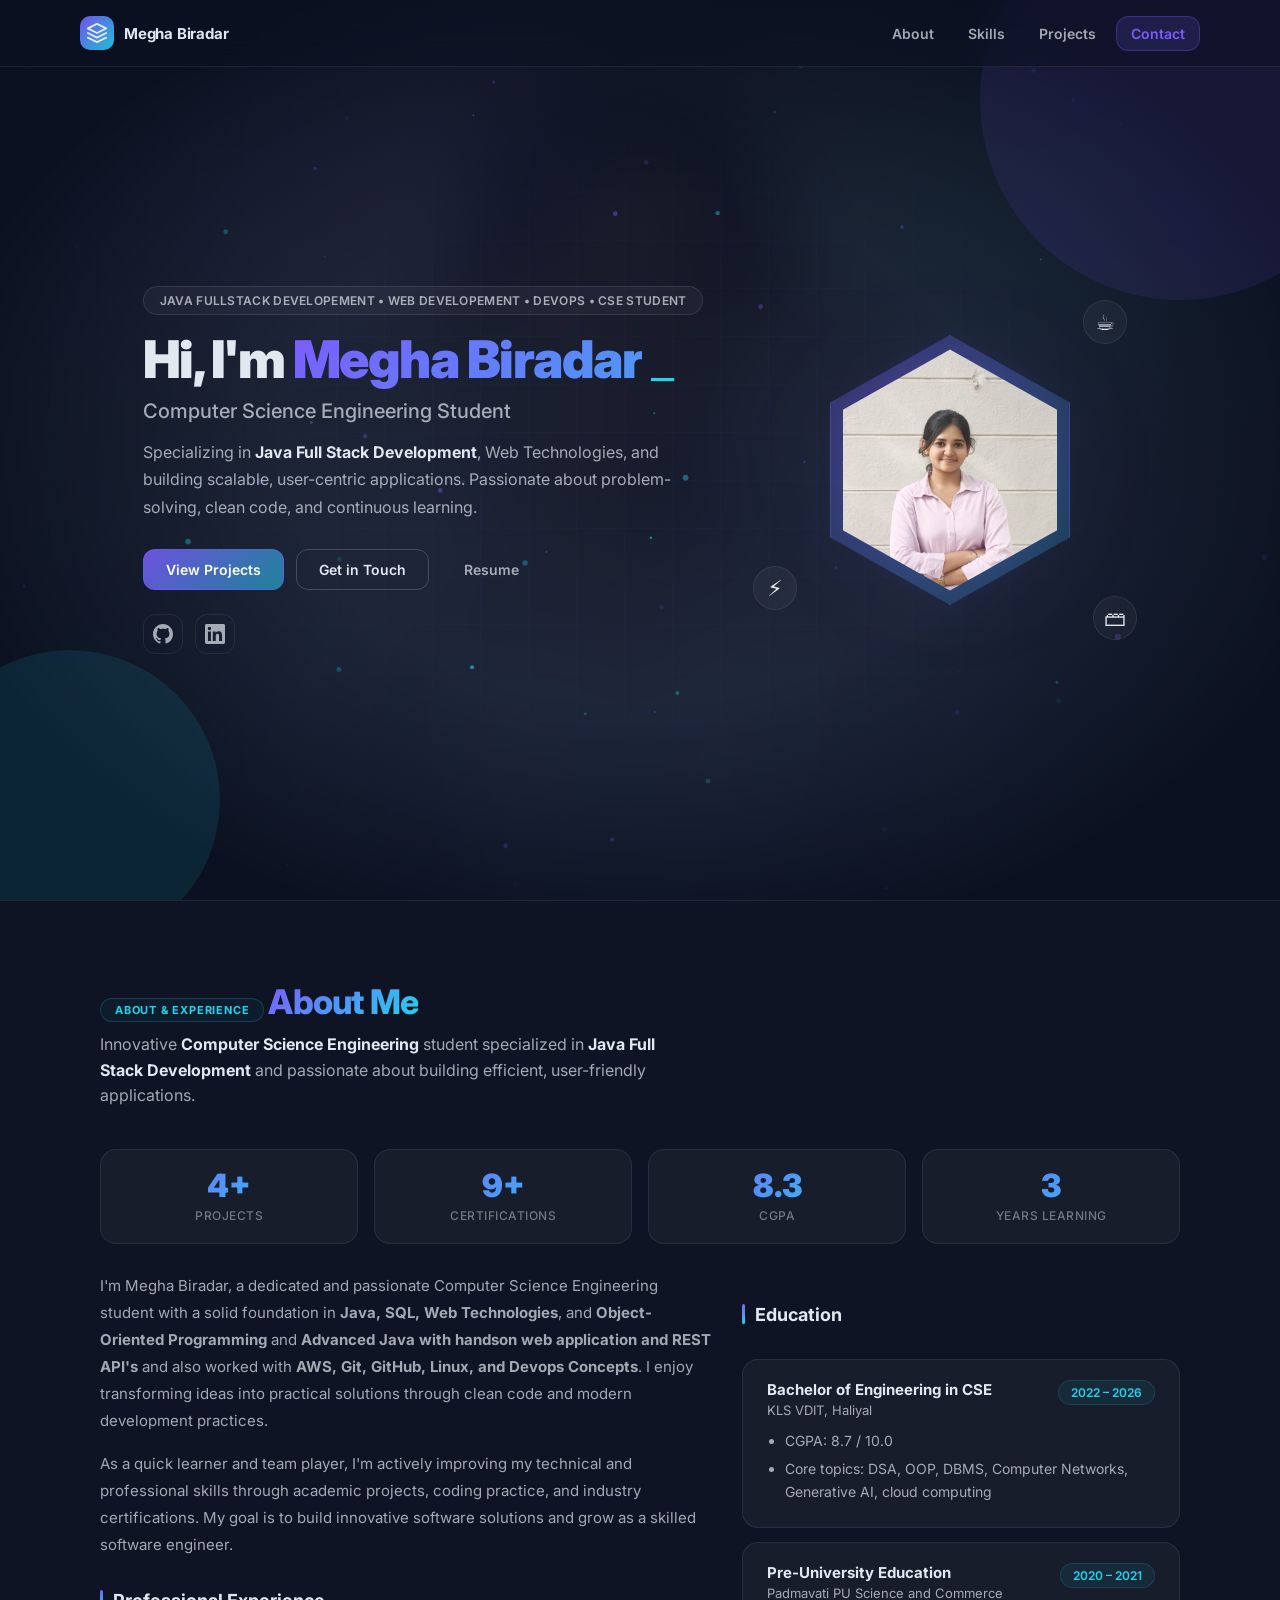
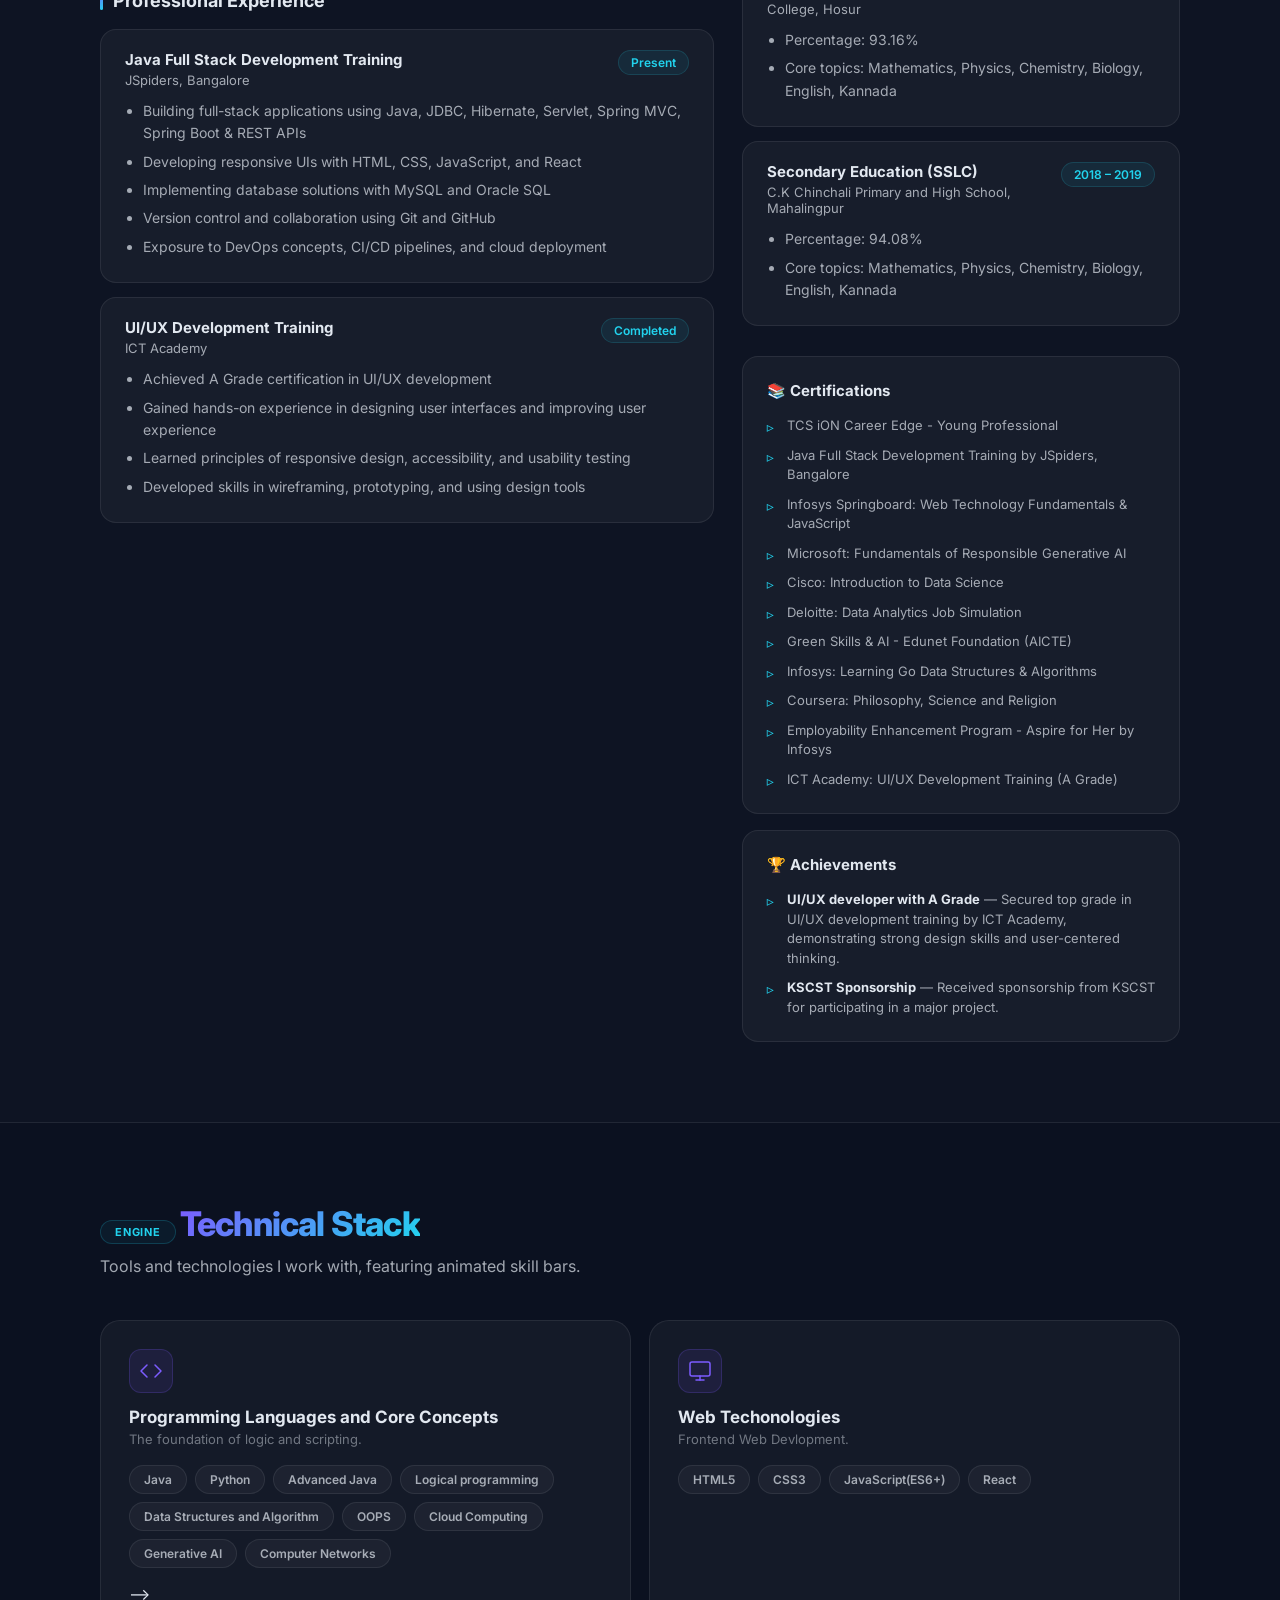
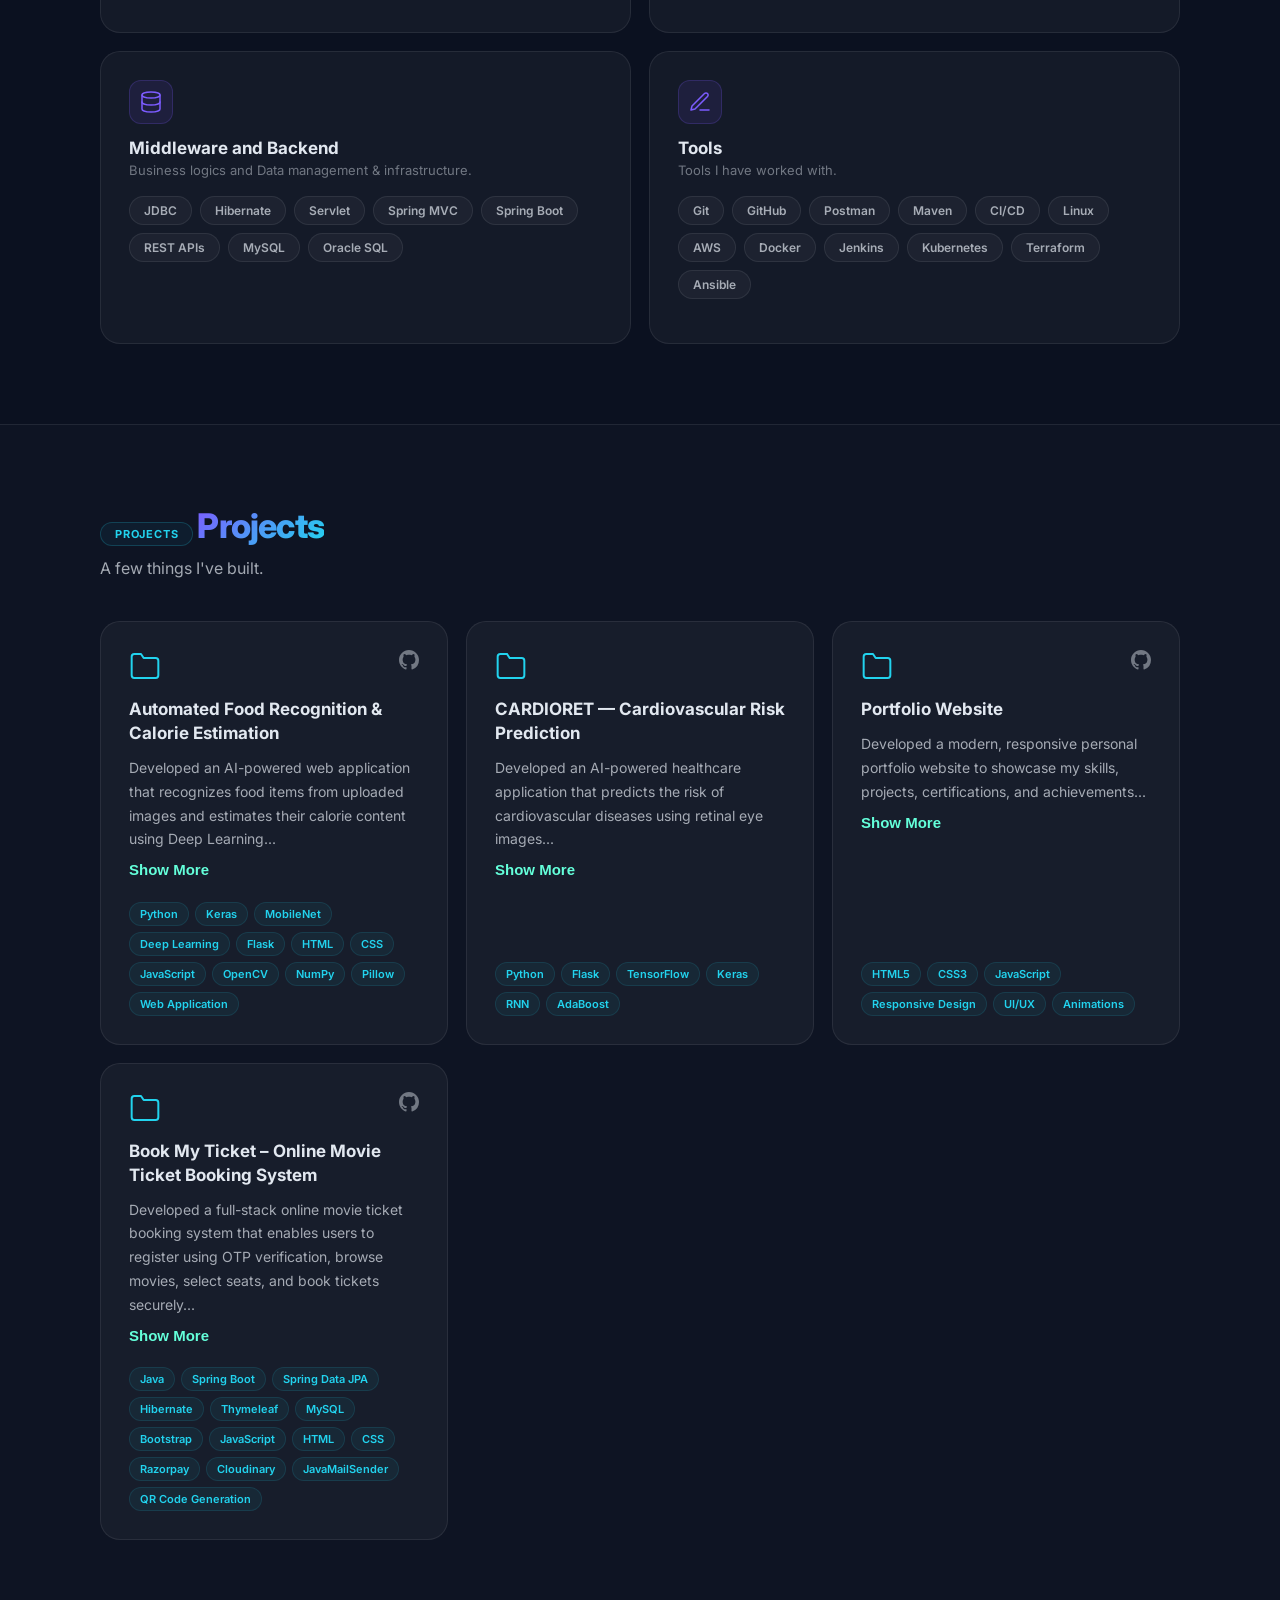
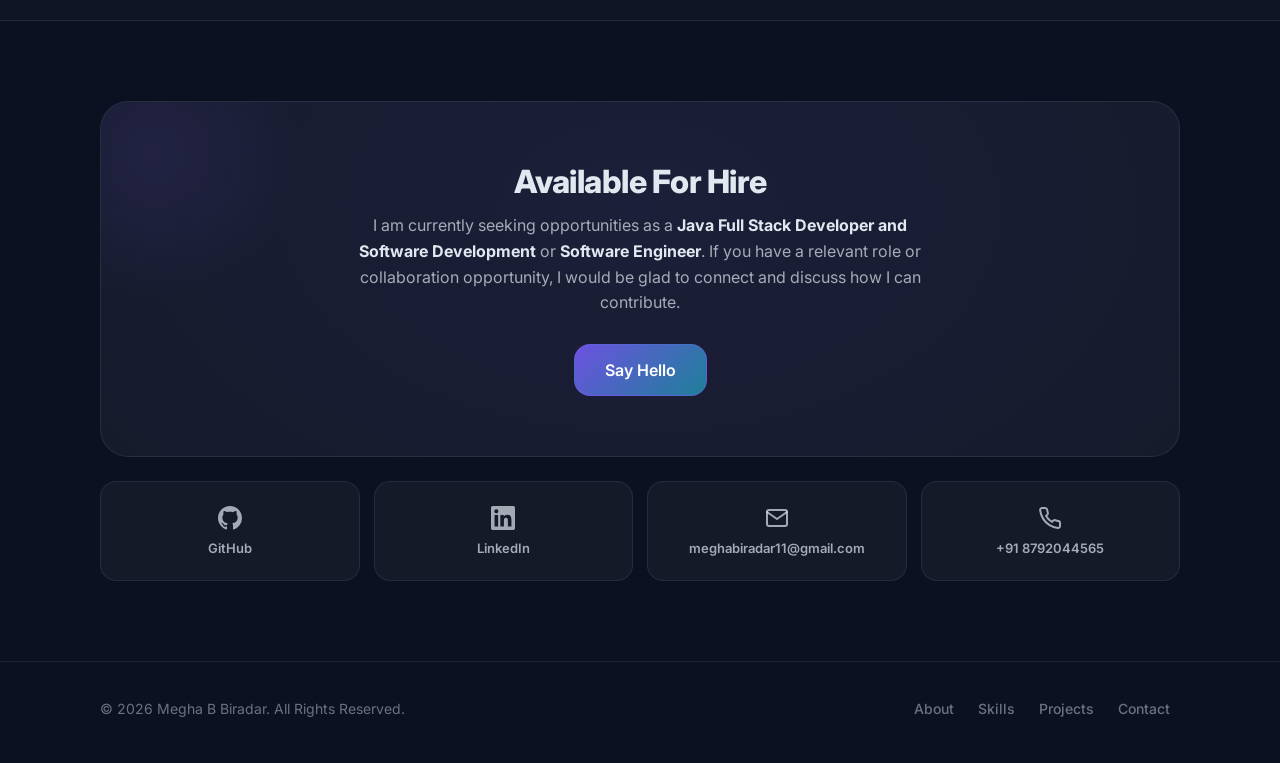
==== index.html @ 529bf517 "Initial portfolio" ====
<!doctype html>
<html lang="en">
<head>
  <meta charset="UTF-8" />
  <meta name="viewport" content="width=device-width, initial-scale=1.0" />
  <title>Megha Biradar | Java Fullstack Developer Portfolio</title>
  <meta name="description" content="Megha Biradar - Computer Science Engineering Student & Java Fullstack Developer Portfolio. Smart animations, interactive UI, and modern design." />
  <meta name="keywords" content="Megha Biradar, Java Fullstack Developer, Portfolio, Web Developer, CSE Student" />
  <meta name="author" content="Megha Biradar" />
  <meta property="og:title" content="Megha Biradar | Portfolio" />
  <meta property="og:description" content="Computer Science Engineering Student & Java Fullstack Developer" />
  <meta property="og:type" content="website" />
  <meta property="og:image" content="./assets/megha-profile.jpeg" />
  <link rel="stylesheet" href="./styles.css" />
  <link rel="preconnect" href="https://fonts.googleapis.com" />
  <link rel="preconnect" href="https://fonts.gstatic.com" crossorigin />
  <link href="https://fonts.googleapis.com/css2?family=Inter:wght@400;500;600;700;800;900&display=swap" rel="stylesheet" />
  <link rel="icon" href="data:image/svg+xml,<svg xmlns='http://www.w3.org/2000/svg' viewBox='0 0 32 32'><rect width='32' height='32' rx='8' fill='%237c5cff'/><text x='16' y='22' text-anchor='middle' fill='white' font-size='18' font-weight='bold' font-family='Inter'>M</text></svg>" />
</head>
<body>
  <!-- ============================== PRELOADER ============================== -->
  <div id="preloader" role="status" aria-label="Loading">
    <div class="preloader-logo" aria-hidden="true">M</div>
    <div class="preloader-bar"><div class="preloader-bar-fill"></div></div>
    <span style="color:var(--text-muted);font-size:13px;font-weight:500;">Loading...</span>
  </div>

  <!-- ============================== PHOTO BACKGROUND ============================== -->
  <div id="photo-bg" aria-hidden="true">
   
    <img src="./assets/megha-photo.jpeg" alt="" loading="eager" id="bg-photo-img" />
    <div class="photo-bg-overlay"></div>
  </div>

  <a class="skip-link" href="#main">Skip to content</a>

  <!-- ============================== HEADER ============================== -->
  <header class="site-header" role="banner">
    <div class="container header-inner">
      <a href="#" class="brand" aria-label="Home">
        <div class="brand-icon" aria-hidden="true">
          <svg width="22" height="22" viewBox="0 0 24 24" fill="none" stroke="currentColor" stroke-width="2" stroke-linecap="round" stroke-linejoin="round">
            <path d="M12 2L2 7l10 5 10-5-10-5zM2 17l10 5 10-5M2 12l10 5 10-5"/>
          </svg>
        </div>
        <span class="brand-name">Megha Biradar</span>
      </a>

      <nav class="nav" aria-label="Primary navigation">
        <button class="nav-toggle" aria-expanded="false" aria-controls="nav-menu" type="button" aria-label="Toggle menu">
          <svg width="20" height="20" viewBox="0 0 24 24" fill="none" stroke="currentColor" stroke-width="2" stroke-linecap="round">
            <line x1="3" y1="6" x2="21" y2="6"/><line x1="3" y1="12" x2="21" y2="12"/><line x1="3" y1="18" x2="21" y2="18"/>
          </svg>
        </button>
        <ul id="nav-menu" class="nav-menu" data-visible="false">
          <li><a href="#about">About</a></li>
          <li><a href="#skills">Skills</a></li>
          <li><a href="#projects">Projects</a></li>
          <li><a href="#contact" class="nav-cta">Contact</a></li>
        </ul>
      </nav>
    </div>
  </header>

  <!-- ============================== MAIN CONTENT ============================== -->
  <main id="main">

    <!-- ===== HERO SECTION ===== -->
    <section class="hero" aria-label="Intro">
      <!-- Floating background shapes -->
      <div class="floating-shape floating-shape-1" aria-hidden="true"></div>
      <div class="floating-shape floating-shape-2" aria-hidden="true"></div>
      <div class="hero-bg-grid" aria-hidden="true"></div>

      <div class="container hero-inner">
        <div class="hero-copy">
          <p class="eyebrow">Java Fullstack Developement &bull; Web Developement &bull;  DevOps &bull; CSE Student</p>

          <h1>
            Hi, I'm <span class="text-gradient">Megha Biradar</span>
            <span class="cursor-blink" aria-hidden="true">_</span>
          </h1>

          <p class="hero-subtitle">Computer Science Engineering Student</p>

          <p class="hero-desc">
            Specializing in <strong>Java Full Stack Development</strong>, Web Technologies, and building scalable, user-centric applications. Passionate about problem-solving, clean code, and continuous learning.
          </p>

          <div class="hero-actions">
            <a class="btn btn-primary" href="#projects">View Projects</a>
            <a class="btn btn-outline" href="mailto:meghabiradar11@gmail.com">Get in Touch</a>
            <a class="btn btn-ghost" href="https://drive.google.com/file/d/1BDsx2MrdZfuWrmnP3AfAp5nCWB6KjaSo/view?usp=drivesdk" target="_blank" rel="noopener noreferrer">Resume</a>
          </div>

          <div class="social-row hero-social">
            <a href="https://github.com/Megha11092018" target="_blank" rel="noopener noreferrer" aria-label="GitHub">
              <svg width="20" height="20" viewBox="0 0 24 24" fill="currentColor"><path d="M12 0C5.37 0 0 5.37 0 12c0 5.31 3.435 9.795 8.205 11.385.6.105.825-.255.825-.57 0-.285-.015-1.23-.015-2.235-3.015.555-3.795-.735-4.035-1.41-.135-.345-.72-1.41-1.23-1.695-.42-.225-1.02-.78-.015-.795.945-.015 1.62.87 1.845 1.23 1.08 1.815 2.805 1.305 3.495.99.105-.78.42-1.305.765-1.605-2.67-.3-5.46-1.335-5.46-5.925 0-1.305.465-2.385 1.23-3.225-.12-.3-.54-1.53.12-3.18 0 0 1.005-.315 3.3 1.23.96-.27 1.98-.405 3-.405s2.04.135 3 .405c2.295-1.56 3.3-1.23 3.3-1.23.66 1.65.24 2.88.12 3.18.765.84 1.23 1.905 1.23 3.225 0 4.605-2.805 5.625-5.475 5.925.435.375.81 1.095.81 2.22 0 1.605-.015 2.895-.015 3.3 0 .315.225.69.825.57A12.02 12.02 0 0024 12c0-6.63-5.37-12-12-12z"/></svg>
            </a>
            <a href="https://www.linkedin.com/in/megha-biradar-206734333" target="_blank" rel="noopener noreferrer" aria-label="LinkedIn">
              <svg width="20" height="20" viewBox="0 0 24 24" fill="currentColor"><path d="M20.447 20.452h-3.554v-5.569c0-1.328-.027-3.037-1.852-3.037-1.853 0-2.136 1.445-2.136 2.939v5.667H9.351V9h3.414v1.561h.046c.477-.9 1.637-1.85 3.37-1.85 3.601 0 4.267 2.37 4.267 5.455v6.286zM5.337 7.433a2.062 2.062 0 01-2.063-2.065 2.064 2.064 0 112.063 2.065zm1.782 13.019H3.555V9h3.564v11.452zM22.225 0H1.771C.792 0 0 .774 0 1.729v20.542C0 23.227.792 24 1.771 24h20.451C23.2 24 24 23.227 24 22.271V1.729C24 .774 23.2 0 22.222 0h.003z"/></svg>
            </a>
          </div>
        </div>

        <!-- PROFILE PHOTO (HEXAGON) -->
        <div class="hero-profile">
          <div class="profile-hex-wrapper">
            <div class="profile-hex-bg" aria-hidden="true"></div>
            <div class="profile-hex">
             
              <img src="./assets/megha-profile.jpeg" alt="Megha Biradar" id="profile-photo-img" />
            </div>
            <div class="profile-glow" aria-hidden="true"></div>
          </div>
          <!-- Floating tech icons around profile -->
          <div class="profile-tech-icons" aria-hidden="true">
            <span class="tech-icon" style="top:0;right:10px">&#9749;</span>
            <span class="tech-icon" style="bottom:30px;left:-10px">&#9889;</span>
            <span class="tech-icon" style="bottom:0;right:0">&#128451;</span>
          </div>
        </div>
      </div>
    </section>

    <!-- ===== ABOUT & EXPERIENCE SECTION ===== -->
    <section id="about" class="section section-alt">
      <div class="container">
        <div class="section-head">
          <div class="section-label">About & Experience</div>
          <h2>About Me</h2>
          <p class="section-desc">Innovative <strong>Computer Science Engineering</strong> student specialized in <strong>Java Full Stack Development</strong> and passionate about building efficient, user-friendly applications.</p>
        </div>

        <!-- Stats Row -->
        <div class="stats-row">
          <div class="stat-item reveal-scale reveal-delay-1">
            <div class="stat-number" data-target="5" data-suffix="+">0+</div>
            <div class="stat-label">Projects</div>
          </div>
          <div class="stat-item reveal-scale reveal-delay-2">
            <div class="stat-number" data-target="10" data-suffix="+">0+</div>
            <div class="stat-label">Certifications</div>
          </div>
          <div class="stat-item reveal-scale reveal-delay-3">
            <div class="stat-number" data-target="8.7">0</div>
            <div class="stat-label">CGPA</div>
          </div>
          <div class="stat-item reveal-scale reveal-delay-4">
            <div class="stat-number" data-target="4" data-suffix="">0</div>
            <div class="stat-label">Years Learning</div>
          </div>
        </div>

        <div class="about-grid">
          <div class="about-main">
            <p>
              I'm Megha Biradar, a dedicated and passionate Computer Science Engineering student with a solid foundation in
              <strong>Java, SQL, Web Technologies</strong>, and <strong>Object-Oriented Programming</strong> and <strong>Advanced Java with handson web application and REST API's</strong> and also worked with <strong>AWS, Git, GitHub, Linux, and Devops Concepts</strong>. I enjoy transforming
              ideas into practical solutions through clean code and modern development practices.
            </p>
            <p>
              As a quick learner and team player, I'm actively improving my technical and professional skills through academic
              projects, coding practice, and industry certifications. My goal is to build innovative software solutions and
              grow as a skilled software engineer.
            </p>

            <h3 class="subsection-title">Professional Experience</h3>

            <div class="exp-card reveal-left">
              <div class="exp-head">
                <div>
                  <div class="exp-title">Java Full Stack Development Training</div>
                  <div class="exp-org">JSpiders, Bangalore</div>
                </div>
                <span class="exp-date">Present</span>
              </div>
              <ul>
                <li>Building full-stack applications using Java, JDBC, Hibernate, Servlet, Spring MVC, Spring Boot & REST APIs</li>
                <li>Developing responsive UIs with HTML, CSS, JavaScript, and React</li>
                <li>Implementing database solutions with MySQL and Oracle SQL</li>
                <li>Version control and collaboration using Git and GitHub</li>
                <li>Exposure to DevOps concepts, CI/CD pipelines, and cloud deployment</li>
              </ul>
            </div>

            <div class="exp-card reveal-left">
              <div class="exp-head">
                <div>
                  <div class="exp-title">UI/UX Development Training</div>
                  <div class="exp-org">ICT Academy</div>
                </div>
                <span class="exp-date">Completed</span>
              </div>
              <ul>
                <li>Achieved A Grade certification in UI/UX development</li>
                <li>Gained hands-on experience in designing user interfaces and improving user experience</li>
                <li>Learned principles of responsive design, accessibility, and usability testing</li>
                <li>Developed skills in wireframing, prototyping, and using design tools</li>
              </ul>
            </div>
          </div>

          <div class="about-sidebar">
            <h3 class="subsection-title">Education</h3>

            <div class="education-grid">
              <div class="exp-card education-card reveal-right reveal-delay-1">
                <div class="exp-head">
                  <div>
                    <div class="exp-title">Bachelor of Engineering in CSE</div>
                    <div class="exp-org">KLS VDIT, Haliyal</div>
                  </div>
                  <span class="exp-date">2022 &ndash; 2026</span>
                </div>
                <ul>
                  <li>CGPA: 8.7 / 10.0</li>
                  <li>Core topics: DSA, OOP, DBMS, Computer Networks, Generative AI, cloud computing</li>
                </ul>
              </div>

              <div class="exp-card education-card reveal-right reveal-delay-2">
                <div class="exp-head">
                  <div>
                    <div class="exp-title">Pre-University Education</div>
                    <div class="exp-org">Padmavati PU Science and Commerce College, Hosur</div>
                  </div>
                  <span class="exp-date">2020 &ndash; 2021</span>
                </div>
                <ul>
                  <li>Percentage: 93.16%</li>
                  <li>Core topics: Mathematics, Physics, Chemistry, Biology, English, Kannada</li>
                </ul>
              </div>

              <div class="exp-card education-card reveal-right reveal-delay-3">
                <div class="exp-head">
                  <div>
                    <div class="exp-title">Secondary Education (SSLC)</div>
                    <div class="exp-org">C.K Chinchali Primary and High School, Mahalingpur</div>
                  </div>
                  <span class="exp-date">2018 &ndash; 2019</span>
                </div>
                <ul>
                  <li>Percentage: 94.08%</li>
                  <li>Core topics: Mathematics, Physics, Chemistry, Biology, English, Kannada</li>
                </ul>
              </div>
            </div>

            <div class="sidebar-card reveal-left reveal-delay-1">
              <h3>&#128218; Certifications</h3>
              <ul class="cert-list">
                <li>TCS iON Career Edge - Young Professional</li>
                <li>Java Full Stack Development Training by JSpiders, Bangalore</li>
                <li>Infosys Springboard: Web Technology Fundamentals & JavaScript</li>
                <li>Microsoft: Fundamentals of Responsible Generative AI</li>
                <li>Cisco: Introduction to Data Science</li>
                <li>Deloitte: Data Analytics Job Simulation</li>
                <li>Green Skills & AI - Edunet Foundation (AICTE)</li>
                <li>Infosys: Learning Go Data Structures & Algorithms</li>
                <li>Coursera: Philosophy, Science and Religion</li>
                <li>Employability Enhancement Program - Aspire for Her by Infosys</li>
                <li>ICT Academy: UI/UX Development Training (A Grade)</li>
                
              </ul>
            </div>

            <div class="sidebar-card reveal-left">
              <h3>&#127942; Achievements</h3>
              <ul class="cert-list">
                <li>
                  <strong>UI/UX developer with A Grade</strong> &mdash; Secured top grade in UI/UX development training by ICT Academy, demonstrating strong design skills and user-centered thinking.
                </li>
                <li>
                  <strong>KSCST Sponsorship</strong> &mdash; Received sponsorship from KSCST for participating in a major project.
                </li>
              </ul>
            </div>
          </div>
        </div>
      </div>
    </section>

    <!-- ===== SKILLS SECTION ===== -->
    <section id="skills" class="section">
      <div class="container">
        <div class="section-head">
          <div class="section-label">Engine</div>
          <h2>Technical Stack</h2>
          <p class="section-desc">Tools and technologies I work with, featuring animated skill bars.</p>
        </div>

        <div class="skills-grid">
          <!-- Languages -->
          <div class="skill-category reveal reveal-delay-1">
            <div class="skill-cat-icon">
              <svg width="24" height="24" viewBox="0 0 24 24" fill="none" stroke="currentColor" stroke-width="1.5" stroke-linecap="round" stroke-linejoin="round">
                <polyline points="16 18 22 12 16 6"/><polyline points="8 6 2 12 8 18"/>
              </svg>
            </div>
            <h3 class="skill-cat-title">Programming Languages and Core Concepts</h3>
            <p class="skill-cat-desc">The foundation of logic and scripting.</p>
            <div class="skill-tags">
              <span class="skill-tag"> Java</span>
              <span class="skill-tag"> Python</span>
              <span class="skill-tag"> Advanced Java</span>
              <span class="skill-tag"> Logical programming</span>
              <span class="skill-tag"> Data Structures and Algorithm</span>
              <span class="skill-tag">OOPS</span>
              <span class="skill-tag">Cloud Computing</span>
              <span class="skill-tag">Generative AI</span>
              <span class="skill-tag">Computer Networks</span>
            </div>
            <div class="skill-bar-group">
              <div class="skill-bar-item">
                <!-- <div class="skill-bar-label"><span>Java</span><span>90%</span></div>
                <div class="skill-bar-track"><div class="skill-bar-fill" data-width="90"></div></div> -->
              </div> 
              <div class="skill-bar-item"> 
                <!-- <div class="skill-bar-label"><span>JavaScript</span><span>80%</span></div>
                <div class="skill-bar-track"><div class="skill-bar-fill" data-width="80"></div></div> -->
              </div> -->
            </div>
          </div> 

          <!-- Web & Backend -->
          <div class="skill-category reveal reveal-delay-2">
            <div class="skill-cat-icon">
              <svg width="24" height="24" viewBox="0 0 24 24" fill="none" stroke="currentColor" stroke-width="1.5" stroke-linecap="round" stroke-linejoin="round">
                <rect x="2" y="3" width="20" height="14" rx="2" ry="2"/><line x1="8" y1="21" x2="16" y2="21"/><line x1="12" y1="17" x2="12" y2="21"/>
              </svg>
            </div>
            <h3 class="skill-cat-title">Web Techonologies </h3>
            <p class="skill-cat-desc">Frontend Web Devlopment.</p>
            <div class="skill-tags">
              <span class="skill-tag">HTML5</span>
              <span class="skill-tag">CSS3</span>
              <span class="skill-tag">JavaScript(ES6+)</span>
              <span class="skill-tag">React</span>
              <!-- <span class="skill-tag">JDBC</span>
              <span class="skill-tag">Hibernate</span>
              <span class="skill-tag">Servlet</span>
              <span class="skill-tag">Spring MVC</span>
              <span class="skill-tag">Spring Boot</span>
              <span class="skill-tag">REST APIs</span> -->
            </div>
            <div class="skill-bar-group">
              <div class="skill-bar-item">
                <!-- <div class="skill-bar-label"><span>Spring Boot</span><span>8%</span></div>
                <div class="skill-bar-track"><div class="skill-bar-fill" data-width="75"></div></div> -->
              </div>
              <div class="skill-bar-item">
                <!-- <div class="skill-bar-label"><span>React</span><span>75%</span></div>
                <div class="skill-bar-track"><div class="skill-bar-fill" data-width="65"></div></div> -->
              </div>
            </div>
          </div>

          <!-- Database & Tools -->
          <div class="skill-category reveal reveal-delay-3">
            <div class="skill-cat-icon">
              <svg width="24" height="24" viewBox="0 0 24 24" fill="none" stroke="currentColor" stroke-width="1.5" stroke-linecap="round" stroke-linejoin="round">
                <ellipse cx="12" cy="5" rx="9" ry="3"/><path d="M21 12c0 1.66-4 3-9 3s-9-1.34-9-3"/><path d="M3 5v14c0 1.66 4 3 9 3s9-1.34 9-3V5"/>
              </svg>
            </div>
            <h3 class="skill-cat-title">Middleware and Backend</h3>
            <p class="skill-cat-desc">Business logics and Data management & infrastructure.</p>
            <div class="skill-tags">
              <span class="skill-tag">JDBC</span>
              <span class="skill-tag">Hibernate</span>
              <span class="skill-tag">Servlet</span>
              <span class="skill-tag">Spring MVC</span>
              <span class="skill-tag">Spring Boot</span>
              <span class="skill-tag">REST APIs</span>
              <span class="skill-tag">MySQL</span>
              <span class="skill-tag">Oracle SQL</span>
              
              <!-- <span class="skill-tag">Git</span>
              <span class="skill-tag">GitHub</span>
              <span class="skill-tag">Postman</span> -->
            </div>
            <div class="skill-bar-group">
              <div class="skill-bar-item">
                <!-- <div class="skill-bar-label"><span>MySQL</span><span>85%</span></div>
                <div class="skill-bar-track"><div class="skill-bar-fill" data-width="85"></div></div> -->
              </div>
              <div class="skill-bar-item">
                <!-- <div class="skill-bar-label"><span>Git/GitHub</span><span>80%</span></div>
                <div class="skill-bar-track"><div class="skill-bar-fill" data-width="80"></div></div> -->
              </div>
            </div>
          </div>

          <!-- Design & Others -->
          <div class="skill-category reveal reveal-delay-4">
            <div class="skill-cat-icon">
              <svg width="24" height="24" viewBox="0 0 24 24" fill="none" stroke="currentColor" stroke-width="1.5" stroke-linecap="round" stroke-linejoin="round">
                <path d="M12 20h9"/><path d="M16.5 3.5a2.121 2.121 0 013 3L7 19l-4 1 1-4L16.5 3.5z"/>
              </svg>
            </div>
            <h3 class="skill-cat-title">Tools</h3>
            <p class="skill-cat-desc">Tools I have worked with.</p>
            <div class="skill-tags">
              <span class="skill-tag">Git</span>
              <span class="skill-tag">GitHub</span>
              <span class="skill-tag">Postman</span>
              <span class="skill-tag">Maven</span>
              <span class="skill-tag">CI/CD</span>
              <span class="skill-tag">Linux</span>
              <span class="skill-tag">AWS</span>
              <span class="skill-tag">Docker</span>
              <span class="skill-tag">Jenkins</span>
              <span class="skill-tag">Kubernetes</span>
              <span class="skill-tag">Terraform</span>
              <span class="skill-tag">Ansible</span>
            </div>
            <div class="skill-bar-group">
              <div class="skill-bar-item">
                <!-- <div class="skill-bar-label"><span>UI/UX</span><span>70%</span></div>
                <div class="skill-bar-track"><div class="skill-bar-fill" data-width="70"></div></div> -->
              </div>
              <div class="skill-bar-item">
                <!-- <div class="skill-bar-label"><span>DSA</span><span>75%</span></div>
                <div class="skill-bar-track"><div class="skill-bar-fill" data-width="75"></div></div> -->
              </div>
            </div>
          </div>
        </div>
      </div>
    </section>

    <!-- ===== PROJECTS SECTION ===== -->
    <section id="projects" class="section section-alt">
      <div class="container">
        <div class="section-head">
          <div class="section-label">Projects</div>
          <h2>Projects</h2>
          <p class="section-desc">A few things I've built.</p>
        </div>

        <div class="projects-grid">
         <article class="project-card reveal-scale reveal-delay-1">
    <div class="project-card-header">
        <div class="project-folder-icon">
            <svg width="32" height="32" viewBox="0 0 24 24" fill="none" stroke="currentColor" stroke-width="1.5" stroke-linecap="round" stroke-linejoin="round">
                <path d="M22 19a2 2 0 01-2 2H4a2 2 0 01-2-2V5a2 2 0 012-2h5l2 3h9a2 2 0 012 2z"/>
            </svg>
        </div>

        <div class="project-links">
            <a href="#" onclick="return false;" aria-label="GitHub repository">
                <svg width="20" height="20" viewBox="0 0 24 24" fill="currentColor">
                    <path d="M12 0C5.37 0 0 5.37 0 12c0 5.31 3.435 9.795 8.205 11.385.6.105.825-.255.825-.57 0-.285-.015-1.23-.015-2.235-3.015.555-3.795-.735-4.035-1.41-.135-.345-.72-1.41-1.23-1.695-.42-.225-1.02-.78-.015-.795.945-.015 1.62.87 1.845 1.23 1.08 1.815 2.805 1.305 3.495.99.105-.78.42-1.305.765-1.605-2.67-.3-5.46-1.335-5.46-5.925 0-1.305.465-2.385 1.23-3.225-.12-.3-.54-1.53.12-3.18 0 0 1.005-.315 3.3 1.23.96-.27 1.98-.405 3-.405s2.04.135 3 .405c2.295-1.56 3.3-1.23 3.3-1.23.66 1.65.24 2.88.12 3.18.765.84 1.23 1.905 1.23 3.225 0 4.605-2.805 5.625-5.475 5.925.435.375.81 1.095.81 2.22 0 1.605-.015 2.895-.015 3.3 0 .315.225.69.825.57A12.02 12.02 0 0024 12c0-6.63-5.37-12-12-12z"/>
                </svg>
            </a>
        </div>
    </div>

    <h3 class="project-title">
        Automated Food Recognition &amp; Calorie Estimation
    </h3>

    <div class="project-desc">

        <p>
            Developed an AI-powered web application that recognizes food items from uploaded images and estimates their calorie content using Deep Learning...
        </p>

        <div class="more-content" style="display:none;">

            <p>
                The system leverages the MobileNet architecture for fast and accurate image classification, enabling users to make informed dietary decisions. It provides an intuitive interface for image upload, food prediction, and calorie estimation, making it suitable for health and nutrition tracking.
            </p>

            <strong>Key Features:</strong>

            <ul>
                <li>🍽️ Food recognition from uploaded images</li>
                <li>🤖 Deep Learning-based image classification using MobileNet</li>
                <li>🔥 Automatic calorie estimation</li>
                <li>⚡ Fast and lightweight prediction model</li>
                <li>📷 Image upload and real-time prediction</li>
                <li>💻 User-friendly web application interface</li>
            </ul>

        </div>

        <button class="toggle-btn" onclick="toggleProject(this)">
            Show More
        </button>

    </div>

    <div class="project-tags">
        <span class="project-tag">Python</span>
        <span class="project-tag">Keras</span>
        <span class="project-tag">MobileNet</span>
        <span class="project-tag">Deep Learning</span>
        <span class="project-tag">Flask</span>
        <span class="project-tag">HTML</span>
        <span class="project-tag">CSS</span>
        <span class="project-tag">JavaScript</span>
        <span class="project-tag">OpenCV</span>
        <span class="project-tag">NumPy</span>
        <span class="project-tag">Pillow</span>
        <span class="project-tag">Web Application</span>
    </div>
</article>
          <article class="project-card reveal-scale reveal-delay-2">
    <div class="project-card-header">
        <div class="project-folder-icon">
            <svg width="32" height="32" viewBox="0 0 24 24" fill="none" stroke="currentColor" stroke-width="1.5">
                <path d="M22 19a2 2 0 01-2 2H4a2 2 0 01-2-2V5a2 2 0 012-2h5l2 3h9a2 2 0 012 2z"/>
            </svg>
        </div>
    </div>

    <h3 class="project-title">
        CARDIORET &mdash; Cardiovascular Risk Prediction
    </h3>

    <div class="project-desc">
        <p>
            Developed an AI-powered healthcare application that predicts the risk of cardiovascular diseases using retinal eye images...
        </p>

        <div class="more-content" style="display:none;">

            <p>
                The system combines Deep Learning with Recurrent Neural Networks (RNN) and AdaBoost to improve prediction accuracy. By analyzing retinal features, the application supports early cardiovascular risk assessment, helping enable timely diagnosis and preventive healthcare.
            </p>

            <strong>Key Features:</strong>

            <ul>
                <li>👁️ Retinal image-based cardiovascular risk prediction</li>
                <li>🧠 Deep Learning using RNN</li>
                <li>📈 AdaBoost ensemble learning</li>
                <li>⚡ Early heart disease detection</li>
                <li>📊 Interactive prediction dashboard</li>
                <li>💻 User-friendly web interface</li>
            </ul>

        </div>

        <button class="toggle-btn" onclick="toggleProject(this)">
            Show More
        </button>
    </div>

    <div class="project-tags">
        <span class="project-tag">Python</span>
        <span class="project-tag">Flask</span>
        <span class="project-tag">TensorFlow</span>
        <span class="project-tag">Keras</span>
        <span class="project-tag">RNN</span>
        <span class="project-tag">AdaBoost</span>
    </div>
</article>

<style>
.toggle-btn{
    background:none;
    border:none;
    color:#64ffda;
    cursor:pointer;
    font-weight:600;
    margin-top:10px;
    font-size:15px;
}

.toggle-btn:hover{
    color:#fff;
}

.project-desc ul{
    margin-top:10px;
    padding-left:20px;
}

.project-desc li{
    margin-bottom:6px;
}

.more-content{
    animation:fade .4s ease;
}

@keyframes fade{
    from{
        opacity:0;
        transform:translateY(-8px);
    }
    to{
        opacity:1;
        transform:translateY(0);
    }
}
</style>

<script>
function toggleProject(button){

    const content = button.previousElementSibling;

    if(content.style.display === "none"){

        content.style.display = "block";
        button.innerHTML = "Show Less";

    }else{

        content.style.display = "none";
        button.innerHTML = "Show More";

    }

}
</script>

          <article class="project-card reveal-scale reveal-delay-3">
    <div class="project-card-header">
        <div class="project-folder-icon">
            <svg width="32" height="32" viewBox="0 0 24 24" fill="none" stroke="currentColor" stroke-width="1.5" stroke-linecap="round" stroke-linejoin="round">
                <path d="M22 19a2 2 0 01-2 2H4a2 2 0 01-2-2V5a2 2 0 012-2h5l2 3h9a2 2 0 012 2z"/>
            </svg>
        </div>

        <div class="project-links">
            <a href="https://github.com/Megha11092018/MyPortfolio" target="_blank" rel="noopener noreferrer" aria-label="GitHub repository">
                <svg width="20" height="20" viewBox="0 0 24 24" fill="currentColor">
                    <path d="M12 0C5.37 0 0 5.37 0 12c0 5.31 3.435 9.795 8.205 11.385.6.105.825-.255.825-.57 0-.285-.015-1.23-.015-2.235-3.015.555-3.795-.735-4.035-1.41-.135-.345-.72-1.41-1.23-1.695-.42-.225-1.02-.78-.015-.795.945-.015 1.62.87 1.845 1.23 1.08 1.815 2.805 1.305 3.495.99.105-.78.42-1.305.765-1.605-2.67-.3-5.46-1.335-5.46-5.925 0-1.305.465-2.385 1.23-3.225-.12-.3-.54-1.53.12-3.18 0 0 1.005-.315 3.3 1.23.96-.27 1.98-.405 3-.405s2.04.135 3 .405c2.295-1.56 3.3-1.23 3.3-1.23.66 1.65.24 2.88.12 3.18.765.84 1.23 1.905 1.23 3.225 0 4.605-2.805 5.625-5.475 5.925.435.375.81 1.095.81 2.22 0 1.605-.015 2.895-.015 3.3 0 .315.225.69.825.57A12.02 12.02 0 0024 12c0-6.63-5.37-12-12-12z"/>
                </svg>
            </a>
        </div>
    </div>

    <h3 class="project-title">Portfolio Website</h3>

    <div class="project-desc">

        <p>
            Developed a modern, responsive personal portfolio website to showcase my skills, projects, certifications, and achievements...
        </p>

        <div class="more-content" style="display:none;">

            <p>
                The website features a clean dark-themed interface with smooth animations, interactive UI components, particle effects, and responsive layouts for desktop, tablet, and mobile devices. It includes sections for About Me, Skills, Projects, Education, Certifications, Contact, and social media profiles to create a professional online presence.
            </p>

            <strong>Key Features:</strong>

            <ul>
                <li>🌐 Fully responsive design</li>
                <li>🎨 Modern dark theme UI</li>
                <li>✨ Smooth scrolling and animations</li>
                <li>💼 Professional projects showcase</li>
                <li>📜 Skills, certifications, and education sections</li>
                <li>📧 Contact form and social media integration</li>
            </ul>

        </div>

        <button class="toggle-btn" onclick="toggleProject(this)">
            Show More
        </button>

    </div>

    <div class="project-tags">
        <span class="project-tag">HTML5</span>
        <span class="project-tag">CSS3</span>
        <span class="project-tag">JavaScript</span>
        <span class="project-tag">Responsive Design</span>
        <span class="project-tag">UI/UX</span>
        <span class="project-tag">Animations</span>
    </div>
</article>
           <article class="project-card reveal-scale reveal-delay-3">
    <div class="project-card-header">
        <div class="project-folder-icon">
            <svg width="32" height="32" viewBox="0 0 24 24" fill="none" stroke="currentColor" stroke-width="1.5" stroke-linecap="round" stroke-linejoin="round">
                <path d="M22 19a2 2 0 01-2 2H4a2 2 0 01-2-2V5a2 2 0 012-2h5l2 3h9a2 2 0 012 2z"/>
            </svg>
        </div>

        <div class="project-links">
            <a href="#" onclick="return false;" aria-label="GitHub repository">
                <svg width="20" height="20" viewBox="0 0 24 24" fill="currentColor">
                    <path d="M12 0C5.37 0 0 5.37 0 12c0 5.31 3.435 9.795 8.205 11.385.6.105.825-.255.825-.57 0-.285-.015-1.23-.015-2.235-3.015.555-3.795-.735-4.035-1.41-.135-.345-.72-1.41-1.23-1.695-.42-.225-1.02-.78-.015-.795.945-.015 1.62.87 1.845 1.23 1.08 1.815 2.805 1.305 3.495.99.105-.78.42-1.305.765-1.605-2.67-.3-5.46-1.335-5.46-5.925 0-1.305.465-2.385 1.23-3.225-.12-.3-.54-1.53.12-3.18 0 0 1.005-.315 3.3 1.23.96-.27 1.98-.405 3-.405s2.04.135 3 .405c2.295-1.56 3.3-1.23 3.3-1.23.66 1.65.24 2.88.12 3.18.765.84 1.23 1.905 1.23 3.225 0 4.605-2.805 5.625-5.475 5.925.435.375.81 1.095.81 2.22 0 1.605-.015 2.895-.015 3.3 0 .315.225.69.825.57A12.02 12.02 0 0024 12c0-6.63-5.37-12-12-12z"/>
                </svg>
            </a>
        </div>
    </div>

    <h3 class="project-title">
        Book My Ticket – Online Movie Ticket Booking System
    </h3>

    <div class="project-desc">

        <p>
            Developed a full-stack online movie ticket booking system that enables users to register using OTP verification, browse movies, select seats, and book tickets securely...
        </p>

        <div class="more-content" style="display:none;">

            <p>
                The application provides secure online payment integration, QR code-based e-ticket generation, email notifications, and an admin dashboard for managing movies, theaters, screens, show timings, bookings, and users. Third-party services such as Razorpay, Cloudinary, JavaMailSender, and QR Code generation were integrated to deliver a complete movie booking experience.
            </p>

            <strong>Key Features:</strong>

            <ul>
                <li>🎟️ OTP-based user registration and login</li>
                <li>🎬 Browse movies, theaters, and show timings</li>
                <li>💺 Real-time seat selection and ticket booking</li>
                <li>💳 Secure Razorpay payment integration</li>
                <li>📧 Email confirmation with QR code-based e-ticket</li>
                <li>☁️ Cloudinary integration for movie poster uploads</li>
                <li>👨‍💼 Admin dashboard for managing movies, theaters, screens, and users</li>
            </ul>

        </div>

        <button class="toggle-btn" onclick="toggleProject(this)">
            Show More
        </button>

    </div>

    <div class="project-tags">
        <span class="project-tag">Java</span>
        <span class="project-tag">Spring Boot</span>
        <span class="project-tag">Spring Data JPA</span>
        <span class="project-tag">Hibernate</span>
        <span class="project-tag">Thymeleaf</span>
        <span class="project-tag">MySQL</span>
        <span class="project-tag">Bootstrap</span>
        <span class="project-tag">JavaScript</span>
        <span class="project-tag">HTML</span>
        <span class="project-tag">CSS</span>
        <span class="project-tag">Razorpay</span>
        <span class="project-tag">Cloudinary</span>
        <span class="project-tag">JavaMailSender</span>
        <span class="project-tag">QR Code Generation</span>
    </div>
</article>


        </div>
      </div>
    </section>

    <!-- ===== CONTACT SECTION ===== -->
    <section id="contact" class="section">
      <div class="container">
        <div class="contact-cta reveal-scale">
          <div class="contact-cta-content">
            <h2>Available For Hire</h2>
            <p class="section-desc">I am currently seeking opportunities as a <strong>Java Full Stack Developer and Software Development</strong> or <strong>Software Engineer</strong>. If you have a relevant role or collaboration opportunity, I would be glad to connect and discuss how I can contribute.</p>
            <div class="contact-cta-actions">
              <a class="btn btn-primary btn-lg" href="mailto:meghabiradar11@gmail.com">Say Hello</a>
            </div>
          </div>
        </div>

        <div class="contact-links-row">
          <a href="https://github.com/Megha11092018" target="_blank" rel="noopener noreferrer" class="contact-link-card reveal reveal-delay-1">
            <svg width="24" height="24" viewBox="0 0 24 24" fill="currentColor"><path d="M12 0C5.37 0 0 5.37 0 12c0 5.31 3.435 9.795 8.205 11.385.6.105.825-.255.825-.57 0-.285-.015-1.23-.015-2.235-3.015.555-3.795-.735-4.035-1.41-.135-.345-.72-1.41-1.23-1.695-.42-.225-1.02-.78-.015-.795.945-.015 1.62.87 1.845 1.23 1.08 1.815 2.805 1.305 3.495.99.105-.78.42-1.305.765-1.605-2.67-.3-5.46-1.335-5.46-5.925 0-1.305.465-2.385 1.23-3.225-.12-.3-.54-1.53.12-3.18 0 0 1.005-.315 3.3 1.23.96-.27 1.98-.405 3-.405s2.04.135 3 .405c2.295-1.56 3.3-1.23 3.3-1.23.66 1.65.24 2.88.12 3.18.765.84 1.23 1.905 1.23 3.225 0 4.605-2.805 5.625-5.475 5.925.435.375.81 1.095.81 2.22 0 1.605-.015 2.895-.015 3.3 0 .315.225.69.825.57A12.02 12.02 0 0024 12c0-6.63-5.37-12-12-12z"/></svg>
            <span>GitHub</span>
          </a>
          <a href="https://www.linkedin.com/in/megha-biradar-206734333" target="_blank" rel="noopener noreferrer" class="contact-link-card reveal reveal-delay-2">
            <svg width="24" height="24" viewBox="0 0 24 24" fill="currentColor"><path d="M20.447 20.452h-3.554v-5.569c0-1.328-.027-3.037-1.852-3.037-1.853 0-2.136 1.445-2.136 2.939v5.667H9.351V9h3.414v1.561h.046c.477-.9 1.637-1.85 3.37-1.85 3.601 0 4.267 2.37 4.267 5.455v6.286zM5.337 7.433a2.062 2.062 0 01-2.063-2.065 2.064 2.064 0 112.063 2.065zm1.782 13.019H3.555V9h3.564v11.452zM22.225 0H1.771C.792 0 0 .774 0 1.729v20.542C0 23.227.792 24 1.771 24h20.451C23.2 24 24 23.227 24 22.271V1.729C24 .774 23.2 0 22.222 0h.003z"/></svg>
            <span>LinkedIn</span>
          </a>
          <a href="mailto:meghabiradar11@gmail.com" class="contact-link-card reveal reveal-delay-3">
            <svg width="24" height="24" viewBox="0 0 24 24" fill="none" stroke="currentColor" stroke-width="2" stroke-linecap="round" stroke-linejoin="round">
              <path d="M4 4h16c1.1 0 2 .9 2 2v12c0 1.1-.9 2-2 2H4c-1.1 0-2-.9-2-2V6c0-1.1.9-2 2-2z"/><polyline points="22,6 12,13 2,6"/>
            </svg>
            <span>meghabiradar11@gmail.com</span>
          </a>
          <a href="tel:+917975094214" class="contact-link-card reveal reveal-delay-4">
            <svg width="24" height="24" viewBox="0 0 24 24" fill="none" stroke="currentColor" stroke-width="2" stroke-linecap="round" stroke-linejoin="round">
              <path d="M22 16.92v3a2 2 0 01-2.18 2 19.79 19.79 0 01-8.63-3.07 19.5 19.5 0 01-6-6 19.79 19.79 0 01-3.07-8.67A2 2 0 014.11 2h3a2 2 0 012 1.72c.127.96.362 1.903.7 2.81a2 2 0 01-.45 2.11L8.09 9.91a16 16 0 006 6l1.27-1.27a2 2 0 012.11-.45c.907.338 1.85.573 2.81.7A2 2 0 0122 16.92z"/>
            </svg>
            <span>+91 8792044565</span>
          </a>
        </div>
      </div>
    </section>

  </main>

  <!-- ============================== FOOTER ============================== -->
  <footer class="site-footer" role="contentinfo">
    <div class="container footer-inner">
      <p>&copy; <span id="year"></span> Megha B Biradar. All Rights Reserved.</p>
      <div class="footer-links">
        <a href="#about">About</a>
        <a href="#skills">Skills</a>
        <a href="#projects">Projects</a>
        <a href="#contact">Contact</a>
      </div>
    </div>
  </footer>

  <script defer src="./script.js"></script>
</body>
</html>
---- styles.css ----
/* ============================================================
   MEGHA BIRADAR — Portfolio Styles v2.0
   Smart Animations, Transitions & Effects
   ============================================================ */

/* ===================== ROOT VARIABLES ===================== */
:root {
  --bg-primary: #0b1120;
  --bg-secondary: #0f1a31;
  --bg-card: rgba(255, 255, 255, 0.04);
  --bg-card-hover: rgba(255, 255, 255, 0.08);
  --text-primary: #e2e8f0;
  --text-secondary: rgba(226, 232, 240, 0.7);
  --text-muted: rgba(226, 232, 240, 0.45);
  --brand-purple: #7c5cff;
  --brand-cyan: #22d3ee;
  --brand-green: #34d399;
  --brand-pink: #f472b6;
  --brand-gradient: linear-gradient(135deg, #7c5cff, #22d3ee);
  --brand-gradient-alt: linear-gradient(135deg, #f472b6, #7c5cff);
  --border-color: rgba(255, 255, 255, 0.08);
  --border-hover: rgba(255, 255, 255, 0.18);
  --shadow-card: 0 8px 32px rgba(0, 0, 0, 0.4);
  --shadow-glow: 0 0 40px rgba(124, 92, 255, 0.2);
  --radius-sm: 8px;
  --radius-md: 12px;
  --radius-lg: 16px;
  --radius-xl: 20px;
  --radius-2xl: 28px;
  --font: 'Inter', system-ui, -apple-system, sans-serif;
  --transition-fast: 0.2s ease;
  --transition-base: 0.35s cubic-bezier(0.4, 0, 0.2, 1);
  --transition-slow: 0.6s cubic-bezier(0.4, 0, 0.2, 1);
  --transition-spring: 0.5s cubic-bezier(0.175, 0.885, 0.32, 1.275);
}

/* ===================== RESET & BASE ===================== */
*, *::before, *::after { box-sizing: border-box; margin: 0; padding: 0; }

html {
  scroll-behavior: smooth;
  scroll-padding-top: 80px;
}
@media (prefers-reduced-motion: reduce) {
  html { scroll-behavior: auto; }
  *, *::before, *::after {
    animation-duration: 0.01ms !important;
    animation-iteration-count: 1 !important;
    transition-duration: 0.01ms !important;
  }
}

body {
  font-family: var(--font);
  color: var(--text-primary);
  background: var(--bg-primary);
  background-image:
    radial-gradient(1000px 700px at 10% 0%, rgba(124, 92, 255, 0.12), transparent 60%),
    radial-gradient(800px 600px at 90% 15%, rgba(34, 211, 238, 0.08), transparent 55%),
    linear-gradient(180deg, var(--bg-primary), var(--bg-secondary) 100%, var(--bg-primary));
  background-attachment: fixed;
  -webkit-font-smoothing: antialiased;
  -moz-osx-font-smoothing: grayscale;
  overflow-x: hidden;
  min-height: 100vh;
}

.skip-link {
  position: absolute;
  left: -999px;
  top: auto;
  width: 1px;
  height: 1px;
  overflow: hidden;
}
.skip-link:focus {
  left: 16px;
  top: 16px;
  width: auto;
  height: auto;
  padding: 10px 16px;
  border-radius: var(--radius-md);
  background: rgba(0, 0, 0, 0.8);
  border: 1px solid var(--border-color);
  z-index: 9999;
  color: var(--text-primary);
}

::selection { background: rgba(124, 92, 255, 0.4); color: white; }

::-webkit-scrollbar { width: 6px; }
::-webkit-scrollbar-track { background: var(--bg-primary); }
::-webkit-scrollbar-thumb {
  background: linear-gradient(180deg, var(--brand-purple), var(--brand-cyan));
  border-radius: 3px;
}
::-webkit-scrollbar-thumb:hover { opacity: 0.8; }

/* ===================== SCROLL PROGRESS BAR ===================== */
#scroll-progress {
  position: fixed;
  top: 0;
  left: 0;
  height: 3px;
  background: var(--brand-gradient);
  width: 0%;
  z-index: 9999;
  transition: width 0.1s linear;
  box-shadow: 0 0 12px rgba(124, 92, 255, 0.5);
}

/* ===================== CUSTOM CURSOR ===================== */
#cursor-glow {
  position: fixed;
  width: 300px;
  height: 300px;
  border-radius: 50%;
  background: radial-gradient(circle, rgba(124, 92, 255, 0.08), transparent 70%);
  pointer-events: none;
  z-index: 9998;
  transform: translate(-50%, -50%);
  transition: transform 0.15s ease-out, opacity 0.3s ease;
  will-change: transform;
}

/* ===================== UTILITY ===================== */
.container { max-width: 1120px; margin: 0 auto; padding: 0 20px; }

/* ===================== PRELOADER ===================== */
#preloader {
  position: fixed;
  inset: 0;
  z-index: 99999;
  background: var(--bg-primary);
  display: flex;
  align-items: center;
  justify-content: center;
  flex-direction: column;
  gap: 24px;
  transition: opacity 0.6s ease, visibility 0.6s ease;
}
#preloader.hidden {
  opacity: 0;
  visibility: hidden;
  pointer-events: none;
}
.preloader-logo {
  width: 60px;
  height: 60px;
  border-radius: 16px;
  background: var(--brand-gradient);
  display: grid;
  place-items: center;
  font-size: 28px;
  font-weight: 900;
  color: white;
  animation: preloaderPulse 1s ease-in-out infinite;
}
@keyframes preloaderPulse {
  0%, 100% { transform: scale(1); box-shadow: 0 0 0 0 rgba(124, 92, 255, 0.4); }
  50% { transform: scale(1.05); box-shadow: 0 0 0 20px rgba(124, 92, 255, 0); }
}
.preloader-bar {
  width: 200px;
  height: 3px;
  background: var(--bg-card);
  border-radius: 2px;
  overflow: hidden;
}
.preloader-bar-fill {
  height: 100%;
  width: 0%;
  background: var(--brand-gradient);
  border-radius: 2px;
  animation: preloaderFill 1.2s ease-in-out forwards;
}
@keyframes preloaderFill {
  0% { width: 0%; }
  100% { width: 100%; }
}

/* ===================== BACK TO TOP ===================== */
#back-to-top {
  position: fixed;
  bottom: 30px;
  right: 30px;
  width: 44px;
  height: 44px;
  border-radius: 50%;
  background: var(--bg-card);
  border: 1px solid var(--border-color);
  color: var(--text-secondary);
  display: grid;
  place-items: center;
  cursor: pointer;
  z-index: 9990;
  opacity: 0;
  visibility: hidden;
  transform: translateY(20px);
  transition: all 0.35s cubic-bezier(0.4, 0, 0.2, 1);
  backdrop-filter: blur(12px);
}
#back-to-top.visible {
  opacity: 1;
  visibility: visible;
  transform: translateY(0);
}
#back-to-top:hover {
  background: var(--brand-purple);
  border-color: var(--brand-purple);
  color: white;
  transform: translateY(-3px);
  box-shadow: 0 4px 20px rgba(124, 92, 255, 0.3);
}

/* ===================== HEADER ===================== */
.site-header {
  position: fixed;
  top: 0;
  left: 0;
  right: 0;
  z-index: 1000;
  backdrop-filter: blur(20px);
  -webkit-backdrop-filter: blur(20px);
  background: rgba(11, 17, 32, 0.5);
  border-bottom: 1px solid var(--border-color);
  transition: all var(--transition-base);
}
.site-header.scrolled {
  background: rgba(11, 17, 32, 0.85);
  box-shadow: 0 4px 30px rgba(0, 0, 0, 0.3);
}

.header-inner {
  display: flex;
  align-items: center;
  justify-content: space-between;
  padding: 16px 0;
  transition: padding var(--transition-base);
}
.site-header.scrolled .header-inner { padding: 10px 0; }

.brand {
  display: flex;
  align-items: center;
  gap: 10px;
  font-weight: 700;
  font-size: 15px;
  letter-spacing: -0.2px;
  text-decoration: none;
  color: var(--text-primary);
}

.brand-icon {
  width: 34px;
  height: 34px;
  border-radius: 10px;
  display: grid;
  place-items: center;
  background: var(--brand-gradient);
  color: white;
  opacity: 0.9;
  transition: transform var(--transition-spring);
}
.brand:hover .brand-icon { transform: rotate(-8deg) scale(1.05); }

/* Navigation */
.nav { display: flex; align-items: center; }

.nav-toggle {
  display: none;
  background: var(--bg-card);
  border: 1px solid var(--border-color);
  border-radius: var(--radius-md);
  padding: 10px 12px;
  color: var(--text-primary);
  cursor: pointer;
  line-height: 0;
  transition: all var(--transition-fast);
}
.nav-toggle:hover { background: var(--bg-card-hover); border-color: var(--border-hover); }
.nav-toggle.active { border-color: var(--brand-purple); }

.nav-menu {
  list-style: none;
  display: flex;
  gap: 6px;
  margin: 0;
  padding: 0;
  align-items: center;
}

.nav-menu a {
  color: var(--text-secondary);
  text-decoration: none;
  font-weight: 600;
  font-size: 14px;
  padding: 8px 14px;
  border-radius: var(--radius-md);
  transition: all var(--transition-fast);
  position: relative;
}
.nav-menu a::after {
  content: '';
  position: absolute;
  bottom: 4px;
  left: 50%;
  width: 0;
  height: 2px;
  background: var(--brand-gradient);
  border-radius: 1px;
  transition: all var(--transition-base);
  transform: translateX(-50%);
}
.nav-menu a:hover::after,
.nav-menu a.active::after { width: 60%; }
.nav-menu a:hover { background: var(--bg-card); color: var(--text-primary); }
.nav-menu a.active { color: var(--brand-purple) !important; }

.nav-cta {
  background: rgba(124, 92, 255, 0.15) !important;
  border: 1px solid rgba(124, 92, 255, 0.3) !important;
  color: var(--brand-purple) !important;
}
.nav-cta::after { display: none !important; }
.nav-cta:hover {
  background: rgba(124, 92, 255, 0.25) !important;
  border-color: rgba(124, 92, 255, 0.5) !important;
}

/* ===================== BUTTONS ===================== */
.btn {
  display: inline-flex;
  align-items: center;
  justify-content: center;
  gap: 8px;
  border-radius: var(--radius-md);
  padding: 10px 22px;
  font-weight: 600;
  font-size: 14px;
  text-decoration: none;
  border: 1px solid var(--border-color);
  color: var(--text-primary);
  background: var(--bg-card);
  cursor: pointer;
  transition: all var(--transition-base);
  line-height: 1.4;
  white-space: nowrap;
  position: relative;
  overflow: hidden;
}
.btn::before {
  content: '';
  position: absolute;
  inset: 0;
  border-radius: inherit;
  background: radial-gradient(circle at var(--mx, 50%) var(--my, 50%), rgba(255,255,255,0.1), transparent 60%);
  opacity: 0;
  transition: opacity 0.3s ease;
}
.btn:hover::before { opacity: 1; }
.btn:hover {
  border-color: var(--border-hover);
  transform: translateY(-2px);
}

.btn-primary {
  background: linear-gradient(135deg, rgba(124, 92, 255, 0.85), rgba(34, 211, 238, 0.55));
  border-color: rgba(124, 92, 255, 0.4);
  color: white;
}
.btn-primary:hover {
  background: linear-gradient(135deg, rgba(124, 92, 255, 1), rgba(34, 211, 238, 0.65));
  border-color: rgba(124, 92, 255, 0.6);
  box-shadow: 0 8px 30px rgba(124, 92, 255, 0.3);
  transform: translateY(-2px);
}

.btn-outline {
  background: transparent;
  border-color: var(--border-hover);
}
.btn-outline:hover { background: var(--bg-card); }

.btn-ghost {
  background: transparent;
  border-color: transparent;
  color: var(--text-secondary);
}
.btn-ghost:hover { background: var(--bg-card); color: var(--text-primary); border-color: var(--border-color); }

.btn-lg { padding: 14px 30px; font-size: 16px; border-radius: var(--radius-lg); }

/* ===================== PHOTO BACKGROUND ===================== */
#photo-bg {
  position: fixed;
  inset: 0;
  z-index: 0;
  pointer-events: none;
  overflow: hidden;
}
#photo-bg img {
  position: absolute;
  width: 100%;
  height: 100%;
  object-fit: cover;
  opacity: 0.07;
  filter: grayscale(20%) blur(35px) saturate(1.1);
  transform: scale(1.1);
  transition: opacity 1s ease;
}
#photo-bg .photo-bg-overlay {
  position: absolute;
  inset: 0;
  background: radial-gradient(ellipse at 50% 50%, transparent 40%, var(--bg-primary) 80%);
}

/* ===================== PARTICLES CANVAS ===================== */
#particles-canvas {
  position: fixed;
  inset: 0;
  z-index: 0;
  pointer-events: none;
}

/* ===================== SECTION COMMON ===================== */
.section {
  padding: 80px 0;
  position: relative;
  z-index: 1;
}
.section-alt {
  background: rgba(255, 255, 255, 0.015);
  border-top: 1px solid var(--border-color);
  border-bottom: 1px solid var(--border-color);
}

.section-head {
  margin-bottom: 40px;
  opacity: 0;
  transform: translateY(30px);
  transition: all 0.8s cubic-bezier(0.4, 0, 0.2, 1);
}
.section-head.visible {
  opacity: 1;
  transform: translateY(0);
}

.section-label {
  display: inline-block;
  font-size: 11px;
  font-weight: 700;
  letter-spacing: 0.8px;
  color: var(--brand-cyan);
  margin-bottom: 8px;
  border: 1px solid rgba(34, 211, 238, 0.2);
  background: rgba(34, 211, 238, 0.05);
  padding: 4px 14px;
  border-radius: 999px;
  text-transform: uppercase;
}

.section-head h2 {
  margin: 0 0 10px;
  font-size: 34px;
  font-weight: 800;
  letter-spacing: -0.8px;
  background: var(--brand-gradient);
  -webkit-background-clip: text;
  background-clip: text;
  color: transparent;
  display: inline-block;
}

.section-desc {
  margin: 0;
  color: var(--text-secondary);
  font-size: 16px;
  line-height: 1.6;
  max-width: 60ch;
}
.section-desc strong { color: var(--text-primary); }

/* Reveal animations for cards */
.reveal {
  opacity: 0;
  transform: translateY(40px);
  transition: opacity 0.7s cubic-bezier(0.4, 0, 0.2, 1), transform 0.7s cubic-bezier(0.4, 0, 0.2, 1);
}
.reveal.visible {
  opacity: 1;
  transform: translateY(0);
}
.reveal-delay-1 { transition-delay: 0.1s; }
.reveal-delay-2 { transition-delay: 0.2s; }
.reveal-delay-3 { transition-delay: 0.3s; }
.reveal-delay-4 { transition-delay: 0.4s; }
.reveal-delay-5 { transition-delay: 0.5s; }

.reveal-left {
  opacity: 0;
  transform: translateX(-40px);
  transition: opacity 0.7s cubic-bezier(0.4, 0, 0.2, 1), transform 0.7s cubic-bezier(0.4, 0, 0.2, 1);
}
.reveal-left.visible { opacity: 1; transform: translateX(0); }

.reveal-right {
  opacity: 0;
  transform: translateX(40px);
  transition: opacity 0.7s cubic-bezier(0.4, 0, 0.2, 1), transform 0.7s cubic-bezier(0.4, 0, 0.2, 1);
}
.reveal-right.visible { opacity: 1; transform: translateX(0); }

.reveal-scale {
  opacity: 0;
  transform: scale(0.9);
  transition: opacity 0.7s cubic-bezier(0.4, 0, 0.2, 1), transform 0.7s cubic-bezier(0.4, 0, 0.2, 1);
}
.reveal-scale.visible { opacity: 1; transform: scale(1); }

/* ===================== HERO SECTION ===================== */
.hero {
  position: relative;
  min-height: 100vh;
  display: flex;
  align-items: center;
  padding: 100px 0 60px;
  overflow: hidden;
  z-index: 1;
}

.hero-bg-grid {
  position: absolute;
  inset: 0;
  background-image:
    linear-gradient(rgba(124, 92, 255, 0.03) 1px, transparent 1px),
    linear-gradient(90deg, rgba(124, 92, 255, 0.03) 1px, transparent 1px);
  background-size: 48px 48px;
  pointer-events: none;
  z-index: 0;
  mask-image: radial-gradient(ellipse at center, black 30%, transparent 70%);
  -webkit-mask-image: radial-gradient(ellipse at center, black 30%, transparent 70%);
}

.hero-inner {
  display: grid;
  grid-template-columns: 1.2fr 0.8fr;
  gap: 60px;
  align-items: center;
  position: relative;
  z-index: 1;
}

.hero-copy { position: relative; }

.eyebrow {
  display: inline-flex;
  padding: 6px 16px;
  border: 1px solid rgba(255, 255, 255, 0.1);
  background: rgba(255, 255, 255, 0.04);
  border-radius: 999px;
  font-weight: 600;
  font-size: 12px;
  color: var(--text-secondary);
  margin: 0 0 18px;
  letter-spacing: 0.3px;
  text-transform: uppercase;
  opacity: 0;
  transform: translateY(20px);
  animation: fadeUp 0.6s ease 0.2s forwards;
}

h1 {
  margin: 0;
  font-size: 52px;
  line-height: 1.05;
  letter-spacing: -1.5px;
  font-weight: 900;
  opacity: 0;
  transform: translateY(30px);
  animation: fadeUp 0.7s ease 0.4s forwards;
}

.text-gradient {
  background: var(--brand-gradient);
  -webkit-background-clip: text;
  background-clip: text;
  color: transparent;
  background-size: 200% 200%;
  animation: gradientShift 4s ease-in-out infinite;
}
@keyframes gradientShift {
  0%, 100% { background-position: 0% 50%; }
  50% { background-position: 100% 50%; }
}

.cursor-blink {
  display: inline-block;
  animation: blink 1s step-end infinite;
  font-weight: 300;
  color: var(--brand-cyan);
}
@keyframes blink { 50% { opacity: 0; } }

.hero-subtitle {
  margin: 12px 0 0;
  font-size: 20px;
  font-weight: 500;
  color: var(--text-secondary);
  opacity: 0;
  transform: translateY(20px);
  animation: fadeUp 0.6s ease 0.6s forwards;
}

.hero-desc {
  margin: 16px 0 0;
  font-size: 16px;
  line-height: 1.7;
  color: var(--text-secondary);
  max-width: 55ch;
  opacity: 0;
  transform: translateY(20px);
  animation: fadeUp 0.6s ease 0.8s forwards;
}
.hero-desc strong { color: var(--text-primary); }

.hero-actions {
  display: flex;
  gap: 12px;
  margin-top: 28px;
  flex-wrap: wrap;
  opacity: 0;
  transform: translateY(20px);
  animation: fadeUp 0.6s ease 1s forwards;
}

.hero-social {
  margin-top: 24px;
  display: flex;
  gap: 12px;
  opacity: 0;
  transform: translateY(20px);
  animation: fadeUp 0.6s ease 1.2s forwards;
}
.hero-social a {
  width: 40px;
  height: 40px;
  border-radius: var(--radius-md);
  border: 1px solid var(--border-color);
  display: grid;
  place-items: center;
  color: var(--text-secondary);
  transition: all var(--transition-spring);
}
.hero-social a:hover {
  background: var(--brand-purple);
  color: white;
  border-color: var(--brand-purple);
  transform: translateY(-3px) scale(1.1);
  box-shadow: 0 6px 20px rgba(124, 92, 255, 0.3);
}

@keyframes fadeUp {
  to { opacity: 1; transform: translateY(0); }
}

/* Hero Profile */
.hero-profile {
  display: flex;
  justify-content: center;
  align-items: center;
  position: relative;
  opacity: 0;
  transform: scale(0.8);
  animation: scaleIn 0.8s cubic-bezier(0.175, 0.885, 0.32, 1.275) 0.5s forwards;
}
@keyframes scaleIn {
  to { opacity: 1; transform: scale(1); }
}

.profile-hex-wrapper {
  position: relative;
  width: 300px;
  height: 340px;
  display: flex;
  align-items: center;
  justify-content: center;
}

.profile-hex-bg {
  position: absolute;
  width: 260px;
  height: 290px;
  background: radial-gradient(ellipse at center, rgba(124, 92, 255, 0.2), transparent 70%);
  clip-path: polygon(50% 0%, 100% 25%, 100% 75%, 50% 100%, 0% 75%, 0% 25%);
  opacity: 0.6;
  animation: hexPulse 3s ease-in-out infinite;
}
@keyframes hexPulse {
  0%, 100% { opacity: 0.4; transform: scale(1); }
  50% { opacity: 0.8; transform: scale(1.03); }
}

.profile-hex {
  position: relative;
  width: 240px;
  height: 270px;
  background: linear-gradient(135deg, rgba(124, 92, 255, 0.3), rgba(34, 211, 238, 0.2));
  clip-path: polygon(50% 0%, 100% 25%, 100% 75%, 50% 100%, 0% 75%, 0% 25%);
  display: flex;
  align-items: center;
  justify-content: center;
  border: 1px solid rgba(124, 92, 255, 0.3);
  backdrop-filter: blur(10px);
  overflow: hidden;
  transform-style: preserve-3d;
  will-change: transform;
}
.profile-hex img {
  width: 90%;
  height: 90%;
  object-fit: cover;
  clip-path: polygon(50% 0%, 100% 25%, 100% 75%, 50% 100%, 0% 75%, 0% 25%);
  transition: transform 0.5s ease;
}
.profile-hex:hover img { transform: scale(1.05); }

.profile-glow {
  position: absolute;
  width: 320px;
  height: 320px;
  border-radius: 50%;
  background: radial-gradient(circle at center, rgba(124, 92, 255, 0.2), transparent 60%);
  filter: blur(50px);
  z-index: -1;
  animation: glowPulse 3s ease-in-out infinite;
}
@keyframes glowPulse {
  0%, 100% { opacity: 0.5; transform: scale(1); }
  50% { opacity: 1; transform: scale(1.08); }
}

/* Orbiting tech icons */
.profile-tech-icons {
  position: absolute;
  inset: 0;
  pointer-events: none;
}
.tech-icon {
  position: absolute;
  font-size: 22px;
  background: var(--bg-card);
  border: 1px solid var(--border-color);
  border-radius: 50%;
  width: 44px;
  height: 44px;
  display: grid;
  place-items: center;
  animation: orbitFloat 5s ease-in-out infinite;
  backdrop-filter: blur(4px);
  transition: all var(--transition-spring);
}
.tech-icon:hover {
  transform: scale(1.3) !important;
  border-color: var(--brand-purple);
  box-shadow: 0 0 20px rgba(124, 92, 255, 0.2);
}
.tech-icon:nth-child(1) { animation-delay: 0s; }
.tech-icon:nth-child(2) { animation-delay: 1.5s; }
.tech-icon:nth-child(3) { animation-delay: 3s; }

@keyframes orbitFloat {
  0%, 100% { transform: translateY(0) rotate(0deg); }
  25% { transform: translateY(-8px) rotate(3deg); }
  50% { transform: translateY(0) rotate(0deg); }
  75% { transform: translateY(8px) rotate(-3deg); }
}

/* ===================== ABOUT SECTION ===================== */
.about-grid {
  display: grid;
  grid-template-columns: 1.4fr 1fr;
  gap: 28px;
}

.about-main p {
  margin: 0 0 16px;
  color: var(--text-secondary);
  line-height: 1.8;
  font-size: 15px;
}

.subsection-title {
  font-size: 18px;
  font-weight: 700;
  margin: 32px 0 18px;
  color: var(--text-primary);
  display: flex;
  align-items: center;
  gap: 10px;
}
.subsection-title::before {
  content: '';
  width: 3px;
  height: 20px;
  background: var(--brand-gradient);
  border-radius: 2px;
}

.exp-card {
  border: 1px solid var(--border-color);
  background: var(--bg-card);
  border-radius: var(--radius-lg);
  padding: 20px 24px;
  margin-bottom: 14px;
  transition: all var(--transition-base);
  position: relative;
  overflow: hidden;
}
.exp-card::before {
  content: '';
  position: absolute;
  left: 0;
  top: 0;
  width: 3px;
  height: 0;
  background: var(--brand-gradient);
  border-radius: 0 2px 2px 0;
  transition: height 0.5s cubic-bezier(0.4, 0, 0.2, 1);
}
.exp-card:hover::before { height: 100%; }
.exp-card:hover {
  background: var(--bg-card-hover);
  border-color: var(--border-hover);
  transform: translateX(4px);
}

.exp-head {
  display: flex;
  justify-content: space-between;
  align-items: flex-start;
  gap: 12px;
  margin-bottom: 12px;
}

.exp-title { font-weight: 700; font-size: 15px; color: var(--text-primary); }
.exp-org { font-size: 13px; color: var(--text-secondary); margin-top: 3px; }
.exp-date {
  font-size: 12px;
  font-weight: 600;
  color: var(--brand-cyan);
  white-space: nowrap;
  padding: 4px 12px;
  border-radius: 999px;
  background: rgba(34, 211, 238, 0.08);
  border: 1px solid rgba(34, 211, 238, 0.15);
  flex-shrink: 0;
}

.exp-card ul {
  margin: 0 0 4px;
  padding: 0 0 0 18px;
  display: flex;
  flex-direction: column;
  gap: 6px;
}
.exp-card li {
  color: var(--text-secondary);
  font-size: 14px;
  line-height: 1.6;
  transition: color var(--transition-fast);
}
.exp-card:hover li { color: var(--text-primary); }

/* About Sidebar */
.about-sidebar { display: flex; flex-direction: column; gap: 16px; }

.sidebar-card {
  border: 1px solid var(--border-color);
  background: var(--bg-card);
  border-radius: var(--radius-lg);
  padding: 24px;
  transition: all var(--transition-base);
}
.sidebar-card:hover {
  background: var(--bg-card-hover);
  border-color: var(--border-hover);
  transform: translateY(-2px);
  box-shadow: var(--shadow-card);
}

.sidebar-card h3 {
  margin: 0 0 16px;
  font-size: 15px;
  font-weight: 700;
  display: flex;
  align-items: center;
  gap: 8px;
}

.cert-list {
  list-style: none;
  margin: 0;
  padding: 0;
  display: flex;
  flex-direction: column;
  gap: 10px;
}
.cert-list li {
  color: var(--text-secondary);
  font-size: 13px;
  line-height: 1.5;
  padding-left: 20px;
  position: relative;
  transition: color var(--transition-fast);
}
.cert-list li::before {
  content: "▹";
  position: absolute;
  left: 0;
  color: var(--brand-cyan);
  font-size: 14px;
  transition: transform var(--transition-fast);
}
.cert-list li:hover { color: var(--text-primary); }
.cert-list li:hover::before { transform: translateX(3px); color: var(--brand-purple); }
.cert-list li strong { color: var(--text-primary); }

/* Stat counters */
.stats-row {
  display: grid;
  grid-template-columns: repeat(4, 1fr);
  gap: 16px;
  margin-bottom: 28px;
}
.stat-item {
  text-align: center;
  padding: 20px 12px;
  border: 1px solid var(--border-color);
  background: var(--bg-card);
  border-radius: var(--radius-lg);
  transition: all var(--transition-base);
}
.stat-item:hover {
  background: var(--bg-card-hover);
  border-color: var(--border-hover);
  transform: translateY(-3px);
}
.stat-number {
  font-size: 32px;
  font-weight: 900;
  background: var(--brand-gradient);
  -webkit-background-clip: text;
  background-clip: text;
  color: transparent;
  line-height: 1;
}
.stat-label {
  font-size: 12px;
  color: var(--text-muted);
  margin-top: 6px;
  font-weight: 500;
  text-transform: uppercase;
  letter-spacing: 0.5px;
}

/* ===================== SKILLS SECTION ===================== */
.skills-grid {
  display: grid;
  grid-template-columns: repeat(2, 1fr);
  gap: 18px;
}

.skill-category {
  border: 1px solid var(--border-color);
  background: var(--bg-card);
  border-radius: var(--radius-xl);
  padding: 28px;
  transition: all var(--transition-base);
  position: relative;
  overflow: hidden;
}
.skill-category::after {
  content: '';
  position: absolute;
  top: 0;
  left: 0;
  right: 0;
  height: 2px;
  background: var(--brand-gradient);
  transform: scaleX(0);
  transform-origin: left;
  transition: transform 0.5s cubic-bezier(0.4, 0, 0.2, 1);
}
.skill-category:hover::after { transform: scaleX(1); }
.skill-category:hover {
  background: var(--bg-card-hover);
  border-color: var(--border-hover);
  transform: translateY(-4px);
  box-shadow: var(--shadow-card);
}

.skill-cat-icon {
  width: 44px;
  height: 44px;
  border-radius: var(--radius-md);
  background: rgba(124, 92, 255, 0.1);
  border: 1px solid rgba(124, 92, 255, 0.2);
  display: grid;
  place-items: center;
  color: var(--brand-purple);
  margin-bottom: 14px;
  transition: all var(--transition-spring);
}
.skill-category:hover .skill-cat-icon {
  background: var(--brand-purple);
  color: white;
  border-color: var(--brand-purple);
  transform: rotate(-10deg) scale(1.1);
}

.skill-cat-title {
  margin: 0 0 4px;
  font-size: 17px;
  font-weight: 700;
}

.skill-cat-desc {
  margin: 0 0 18px;
  color: var(--text-muted);
  font-size: 13px;
}

.skill-tags {
  display: flex;
  flex-wrap: wrap;
  gap: 8px;
}

.skill-tag {
  padding: 6px 14px;
  border-radius: 999px;
  background: rgba(255, 255, 255, 0.04);
  border: 1px solid rgba(255, 255, 255, 0.08);
  color: var(--text-secondary);
  font-size: 12px;
  font-weight: 600;
  transition: all var(--transition-spring);
  cursor: default;
}
.skill-tag:hover {
  background: rgba(124, 92, 255, 0.15);
  border-color: rgba(124, 92, 255, 0.4);
  color: var(--text-primary);
  transform: translateY(-2px) scale(1.05);
  box-shadow: 0 4px 12px rgba(124, 92, 255, 0.15);
}

/* Skill bars (animated on scroll) */
.skill-bar-group { margin-top: 16px; }
.skill-bar-item {
  margin-bottom: 14px;
}
.skill-bar-label {
  display: flex;
  justify-content: space-between;
  font-size: 12px;
  font-weight: 600;
  margin-bottom: 5px;
  color: var(--text-secondary);
}
.skill-bar-label span:last-child { color: var(--brand-cyan); }
.skill-bar-track {
  height: 6px;
  background: rgba(255,255,255,0.06);
  border-radius: 3px;
  overflow: hidden;
}
.skill-bar-fill {
  height: 100%;
  border-radius: 3px;
  background: var(--brand-gradient);
  width: 0%;
  transition: width 1.2s cubic-bezier(0.4, 0, 0.2, 1);
}

/* ===================== PROJECTS SECTION ===================== */
.projects-grid {
  display: grid;
  grid-template-columns: repeat(3, 1fr);
  gap: 18px;
}

.project-card {
  border: 1px solid var(--border-color);
  background: var(--bg-card);
  border-radius: var(--radius-xl);
  padding: 28px;
  transition: all var(--transition-base);
  display: flex;
  flex-direction: column;
  position: relative;
  perspective: 800px;
}
.project-card::before {
  content: '';
  position: absolute;
  inset: -1px;
  border-radius: inherit;
  background: var(--brand-gradient);
  opacity: 0;
  z-index: -1;
  transition: opacity var(--transition-base);
  filter: blur(8px);
}
.project-card:hover::before { opacity: 0.15; }
.project-card:hover {
  background: var(--bg-card-hover);
  border-color: transparent;
  transform: translateY(-6px) rotateX(2deg);
  box-shadow: var(--shadow-card), var(--shadow-glow);
}

.project-card-header {
  display: flex;
  justify-content: space-between;
  align-items: flex-start;
  margin-bottom: 16px;
}

.project-folder-icon { color: var(--brand-cyan); line-height: 0; transition: transform var(--transition-spring); }
.project-card:hover .project-folder-icon { transform: scale(1.1) rotate(-5deg); }

.project-links { display: flex; gap: 8px; }
.project-links a {
  color: var(--text-muted);
  line-height: 0;
  transition: all var(--transition-spring);
}
.project-links a:hover { color: var(--text-primary); transform: scale(1.2) rotate(-5deg); }

.project-title {
  margin: 0 0 10px;
  font-size: 17px;
  font-weight: 700;
  color: var(--text-primary);
  line-height: 1.4;
  transition: color var(--transition-fast);
}
.project-card:hover .project-title { color: var(--brand-cyan); }

.project-desc {
  margin: 0 0 20px;
  font-size: 14px;
  line-height: 1.7;
  color: var(--text-secondary);
  flex: 1;
}

.project-tags {
  display: flex;
  flex-wrap: wrap;
  gap: 6px;
  margin-top: auto;
}

.project-tag {
  font-size: 11px;
  font-weight: 600;
  color: var(--brand-cyan);
  padding: 4px 10px;
  border-radius: 999px;
  background: rgba(34, 211, 238, 0.06);
  border: 1px solid rgba(34, 211, 238, 0.12);
  transition: all var(--transition-fast);
}
.project-tag:hover {
  background: rgba(34, 211, 238, 0.12);
  border-color: rgba(34, 211, 238, 0.25);
}

/* ===================== CONTACT SECTION ===================== */
.contact-cta {
  border: 1px solid var(--border-color);
  background: var(--bg-card);
  border-radius: var(--radius-2xl);
  padding: 60px 40px;
  text-align: center;
  background-image: radial-gradient(800px 500px at 50% 30%, rgba(124, 92, 255, 0.08), transparent);
  position: relative;
  overflow: hidden;
  transition: all var(--transition-base);
}
.contact-cta:hover {
  border-color: var(--border-hover);
  box-shadow: var(--shadow-card);
}
.contact-cta::before {
  content: '';
  position: absolute;
  width: 300px;
  height: 300px;
  border-radius: 50%;
  background: radial-gradient(circle, rgba(124, 92, 255, 0.1), transparent 70%);
  top: -100px;
  left: -100px;
  animation: ctaGlow 6s ease-in-out infinite;
}
@keyframes ctaGlow {
  0%, 100% { transform: translate(0, 0) scale(1); }
  50% { transform: translate(50px, 30px) scale(1.2); }
}

.contact-cta-content { max-width: 580px; margin: 0 auto; position: relative; z-index: 1; }
.contact-cta-content h2 {
  margin: 0 0 12px;
  font-size: 32px;
  font-weight: 800;
  letter-spacing: -0.5px;
}
.contact-cta-actions { margin-top: 28px; }

.contact-links-row {
  display: grid;
  grid-template-columns: repeat(4, 1fr);
  gap: 14px;
  margin-top: 24px;
}

.contact-link-card {
  display: flex;
  flex-direction: column;
  align-items: center;
  gap: 10px;
  padding: 24px 16px;
  border: 1px solid var(--border-color);
  background: var(--bg-card);
  border-radius: var(--radius-lg);
  text-decoration: none;
  color: var(--text-secondary);
  transition: all var(--transition-spring);
  text-align: center;
  font-size: 13px;
  font-weight: 600;
  position: relative;
  overflow: hidden;
}
.contact-link-card::before {
  content: '';
  position: absolute;
  inset: 0;
  background: linear-gradient(135deg, rgba(124, 92, 255, 0.1), rgba(34, 211, 238, 0.05));
  opacity: 0;
  transition: opacity var(--transition-base);
}
.contact-link-card:hover::before { opacity: 1; }
.contact-link-card:hover {
  border-color: var(--border-hover);
  transform: translateY(-4px) scale(1.02);
  color: var(--text-primary);
  box-shadow: var(--shadow-card);
}
.contact-link-card svg {
  width: 24px;
  height: 24px;
  transition: transform var(--transition-spring);
}
.contact-link-card:hover svg {
  transform: scale(1.2);
  color: var(--brand-purple);
}

/* ===================== FOOTER ===================== */
.site-footer {
  padding: 32px 0 40px;
  border-top: 1px solid var(--border-color);
  position: relative;
  z-index: 1;
}

.footer-inner {
  display: flex;
  align-items: center;
  justify-content: space-between;
  gap: 16px;
  flex-wrap: wrap;
}

.footer-inner p {
  margin: 0;
  color: var(--text-muted);
  font-size: 14px;
}

.footer-links {
  display: flex;
  gap: 4px;
  flex-wrap: wrap;
}
.footer-links a {
  color: var(--text-muted);
  text-decoration: none;
  font-size: 14px;
  font-weight: 500;
  padding: 6px 10px;
  border-radius: var(--radius-sm);
  transition: all var(--transition-fast);
}
.footer-links a:hover {
  background: var(--bg-card);
  color: var(--text-primary);
}

/* ===================== FLOATING SHAPES ===================== */
.floating-shape {
  position: absolute;
  pointer-events: none;
  z-index: 0;
  border-radius: 50%;
  opacity: 0.1;
}
.floating-shape-1 {
  width: 400px;
  height: 400px;
  background: var(--brand-purple);
  top: -100px;
  right: -100px;
  animation: floatShape 20s ease-in-out infinite;
}
.floating-shape-2 {
  width: 300px;
  height: 300px;
  background: var(--brand-cyan);
  bottom: -50px;
  left: -80px;
  animation: floatShape 25s ease-in-out infinite reverse;
}
@keyframes floatShape {
  0%, 100% { transform: translate(0, 0) scale(1); }
  33% { transform: translate(30px, -30px) scale(1.1); }
  66% { transform: translate(-20px, 20px) scale(0.9); }
}

/* ===================== RESPONSIVE ===================== */
@media (max-width: 1024px) {
  .hero-inner { gap: 40px; }
  .projects-grid { grid-template-columns: repeat(2, 1fr); }
  .contact-links-row { grid-template-columns: repeat(2, 1fr); }
  .stats-row { grid-template-columns: repeat(2, 1fr); }
}

@media (max-width: 900px) {
  h1 { font-size: 40px; }
  .hero-inner {
    grid-template-columns: 1fr;
    gap: 40px;
  }
  .hero-profile { order: -1; }
  .profile-hex-wrapper { width: 240px; height: 280px; }
  .profile-hex { width: 200px; height: 230px; }

  .about-grid { grid-template-columns: 1fr; }
  .skills-grid { grid-template-columns: 1fr; }
  .projects-grid { grid-template-columns: repeat(2, 1fr); }

  .section-head h2 { font-size: 28px; }
  .section { padding: 60px 0; }
  .hero { min-height: auto; padding: 80px 0 40px; }
}

@media (max-width: 640px) {
  .nav-toggle { display: block; }

  .nav-menu {
    position: absolute;
    right: 20px;
    top: 68px;
    flex-direction: column;
    align-items: stretch;
    width: min(300px, calc(100vw - 40px));
    background: rgba(15, 26, 49, 0.97);
    border: 1px solid var(--border-color);
    border-radius: var(--radius-lg);
    padding: 12px;
    gap: 4px;
    display: none;
    box-shadow: 0 20px 60px rgba(0, 0, 0, 0.5);
  }
  .nav-menu[data-visible="true"] { display: flex; }
  .nav-menu a { padding: 12px 14px; }
  .nav-menu a::after { display: none; }
  .nav-cta { text-align: center; }

  h1 { font-size: 30px; }
  .hero { padding: 70px 0 30px; }

  .hero-actions { flex-direction: column; }
  .hero-actions .btn { width: 100%; justify-content: center; }

  .section { padding: 40px 0; }
  .section-head h2 { font-size: 24px; }

  .projects-grid { grid-template-columns: 1fr; }
  .skills-grid { grid-template-columns: 1fr; }
  .about-grid { grid-template-columns: 1fr; }
  .contact-links-row { grid-template-columns: 1fr; }
  .contact-cta { padding: 32px 20px; }
  .contact-cta-content h2 { font-size: 24px; }

  .exp-head { flex-direction: column; gap: 6px; }

  .footer-inner { flex-direction: column; text-align: center; }

  .profile-hex-wrapper { width: 200px; height: 240px; }
  .profile-hex { width: 170px; height: 200px; }

  .stats-row { grid-template-columns: repeat(2, 1fr); gap: 10px; }
  .stat-number { font-size: 24px; }

  #back-to-top { bottom: 16px; right: 16px; width: 38px; height: 38px; }
}
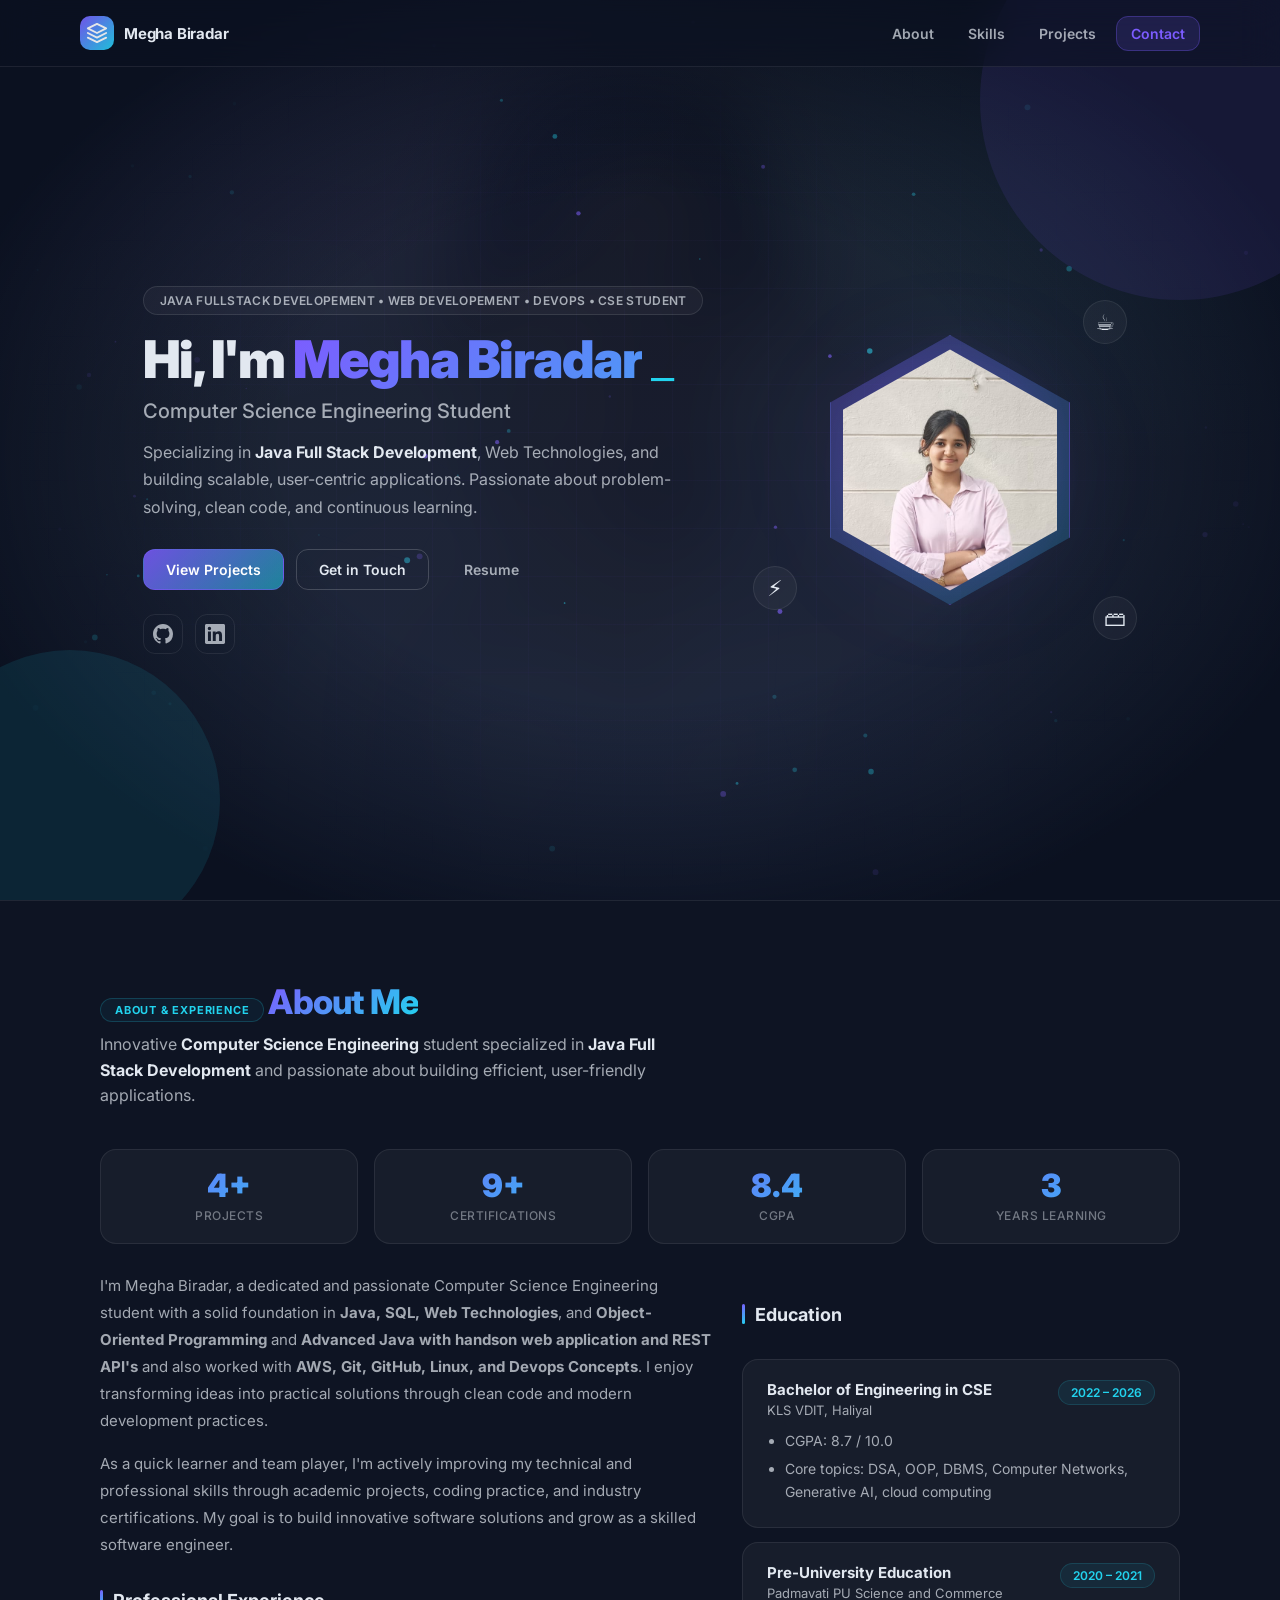
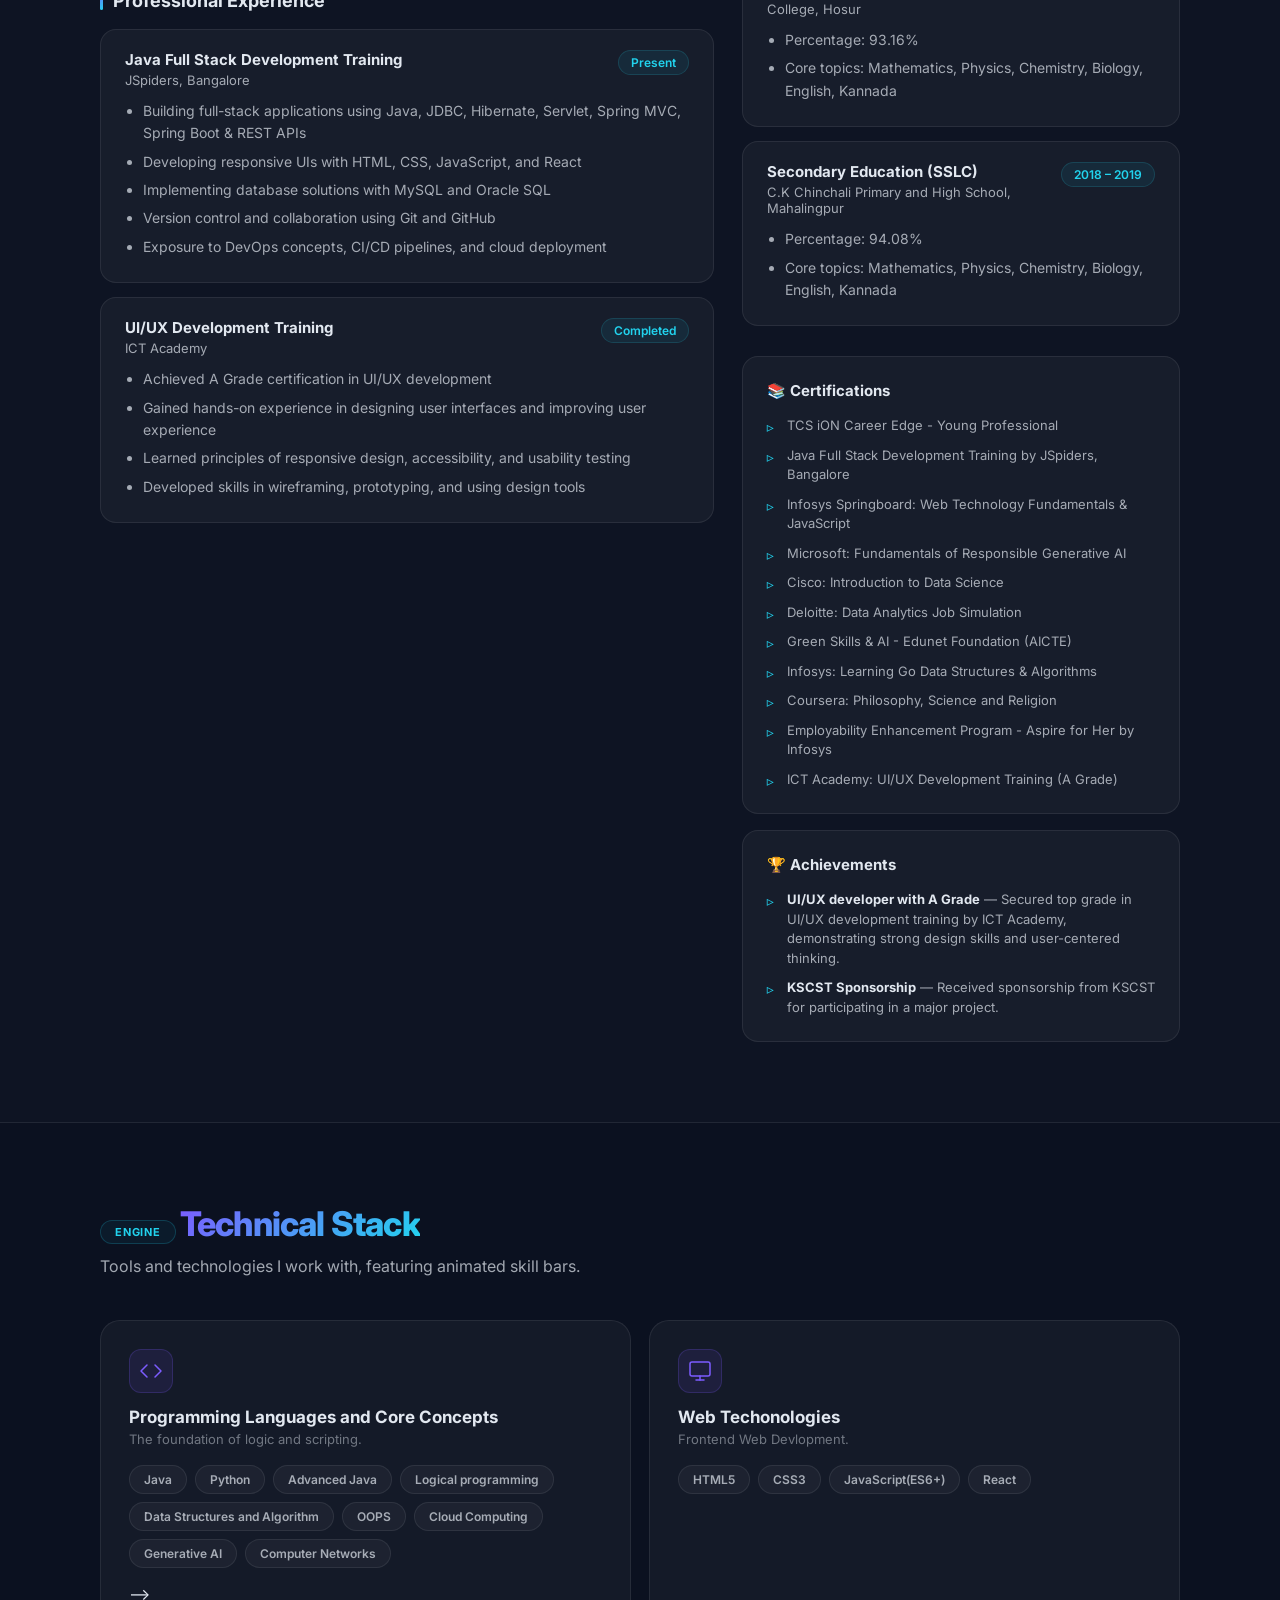
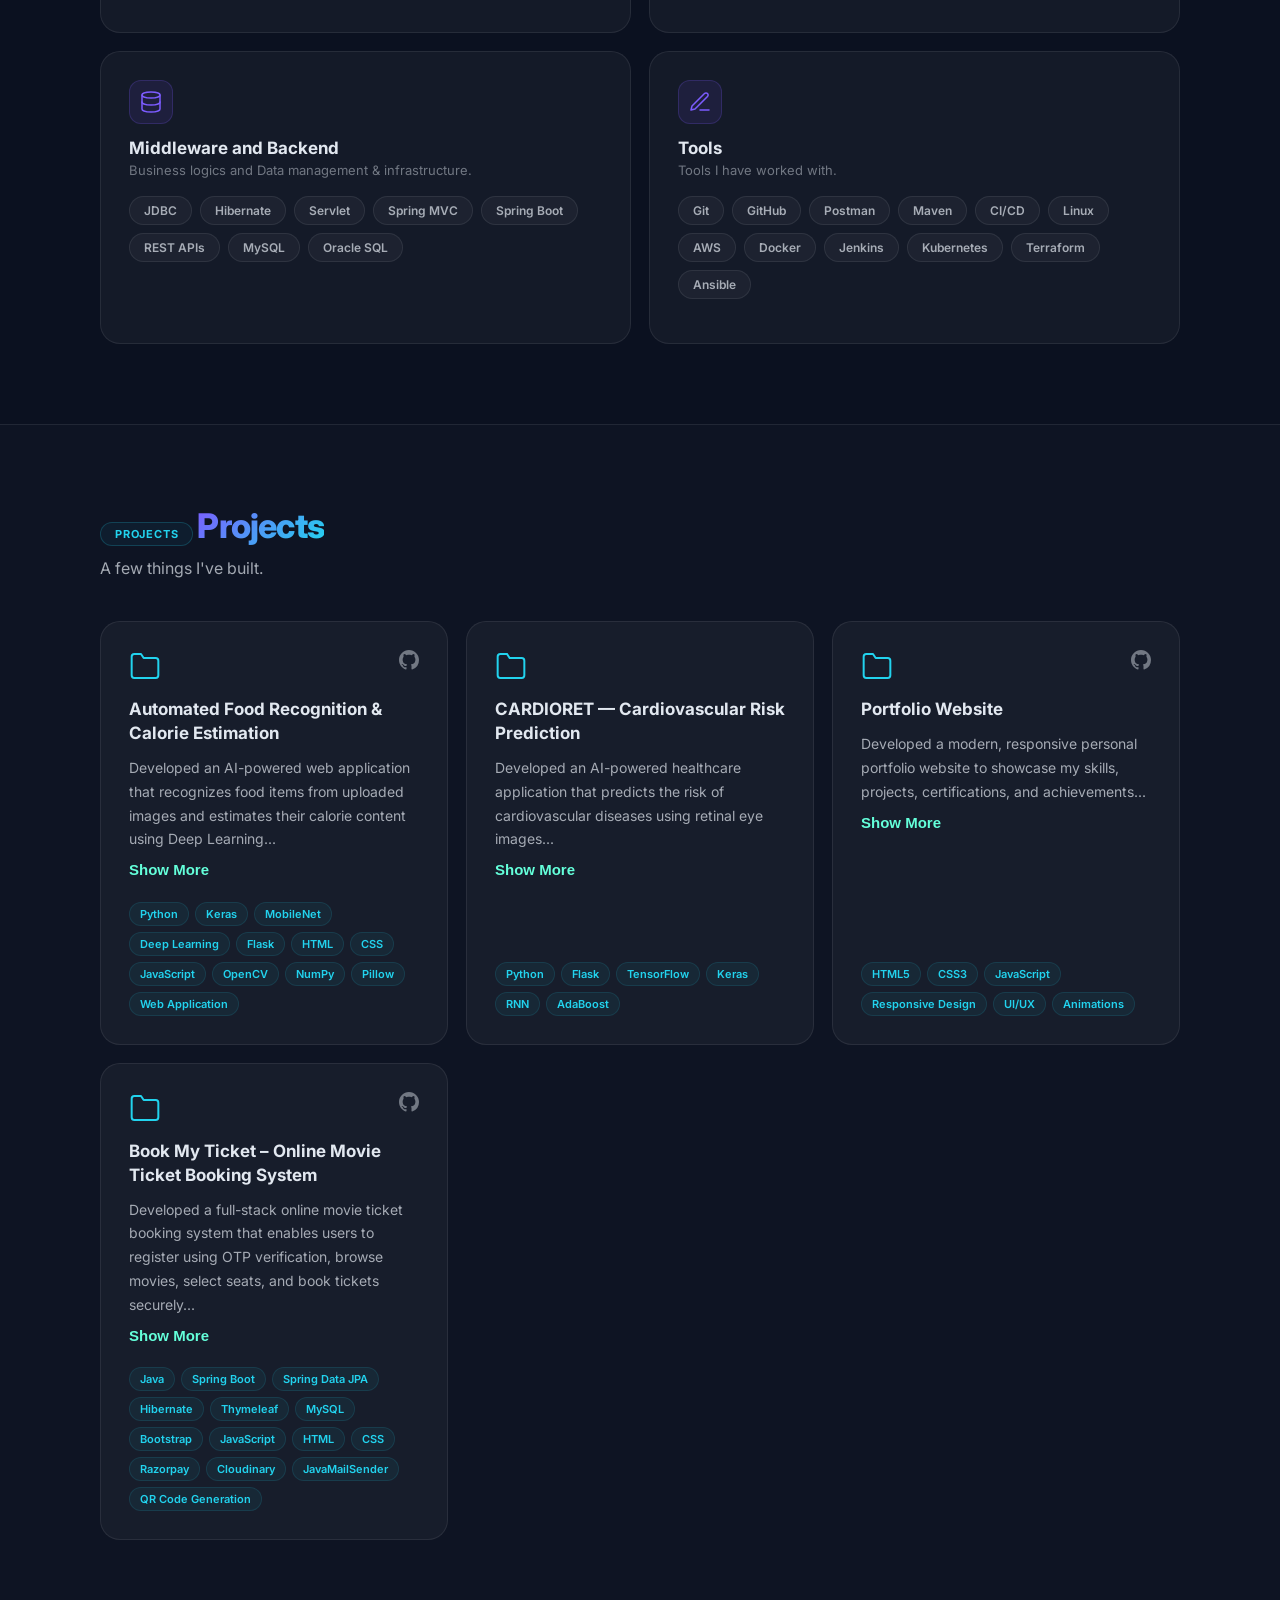
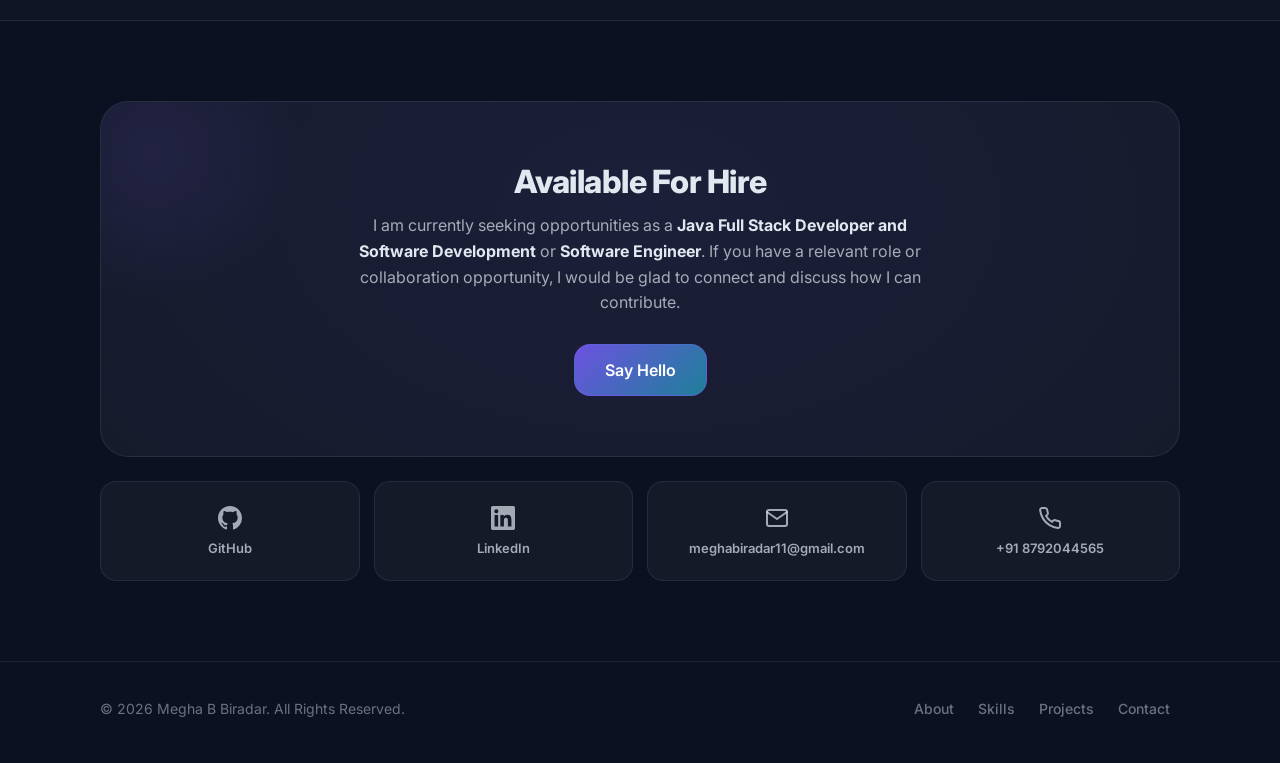
==== commit 4728d2b3: "Updated portfolio" ====
--- a/index.html
+++ b/index.html
@@ -782,7 +782,7 @@
             </svg>
             <span>meghabiradar11@gmail.com</span>
           </a>
-          <a href="tel:+917975094214" class="contact-link-card reveal reveal-delay-4">
+          <a href="tel:+918792044565" class="contact-link-card reveal reveal-delay-4">
             <svg width="24" height="24" viewBox="0 0 24 24" fill="none" stroke="currentColor" stroke-width="2" stroke-linecap="round" stroke-linejoin="round">
               <path d="M22 16.92v3a2 2 0 01-2.18 2 19.79 19.79 0 01-8.63-3.07 19.5 19.5 0 01-6-6 19.79 19.79 0 01-3.07-8.67A2 2 0 014.11 2h3a2 2 0 012 1.72c.127.96.362 1.903.7 2.81a2 2 0 01-.45 2.11L8.09 9.91a16 16 0 006 6l1.27-1.27a2 2 0 012.11-.45c.907.338 1.85.573 2.81.7A2 2 0 0122 16.92z"/>
             </svg>
